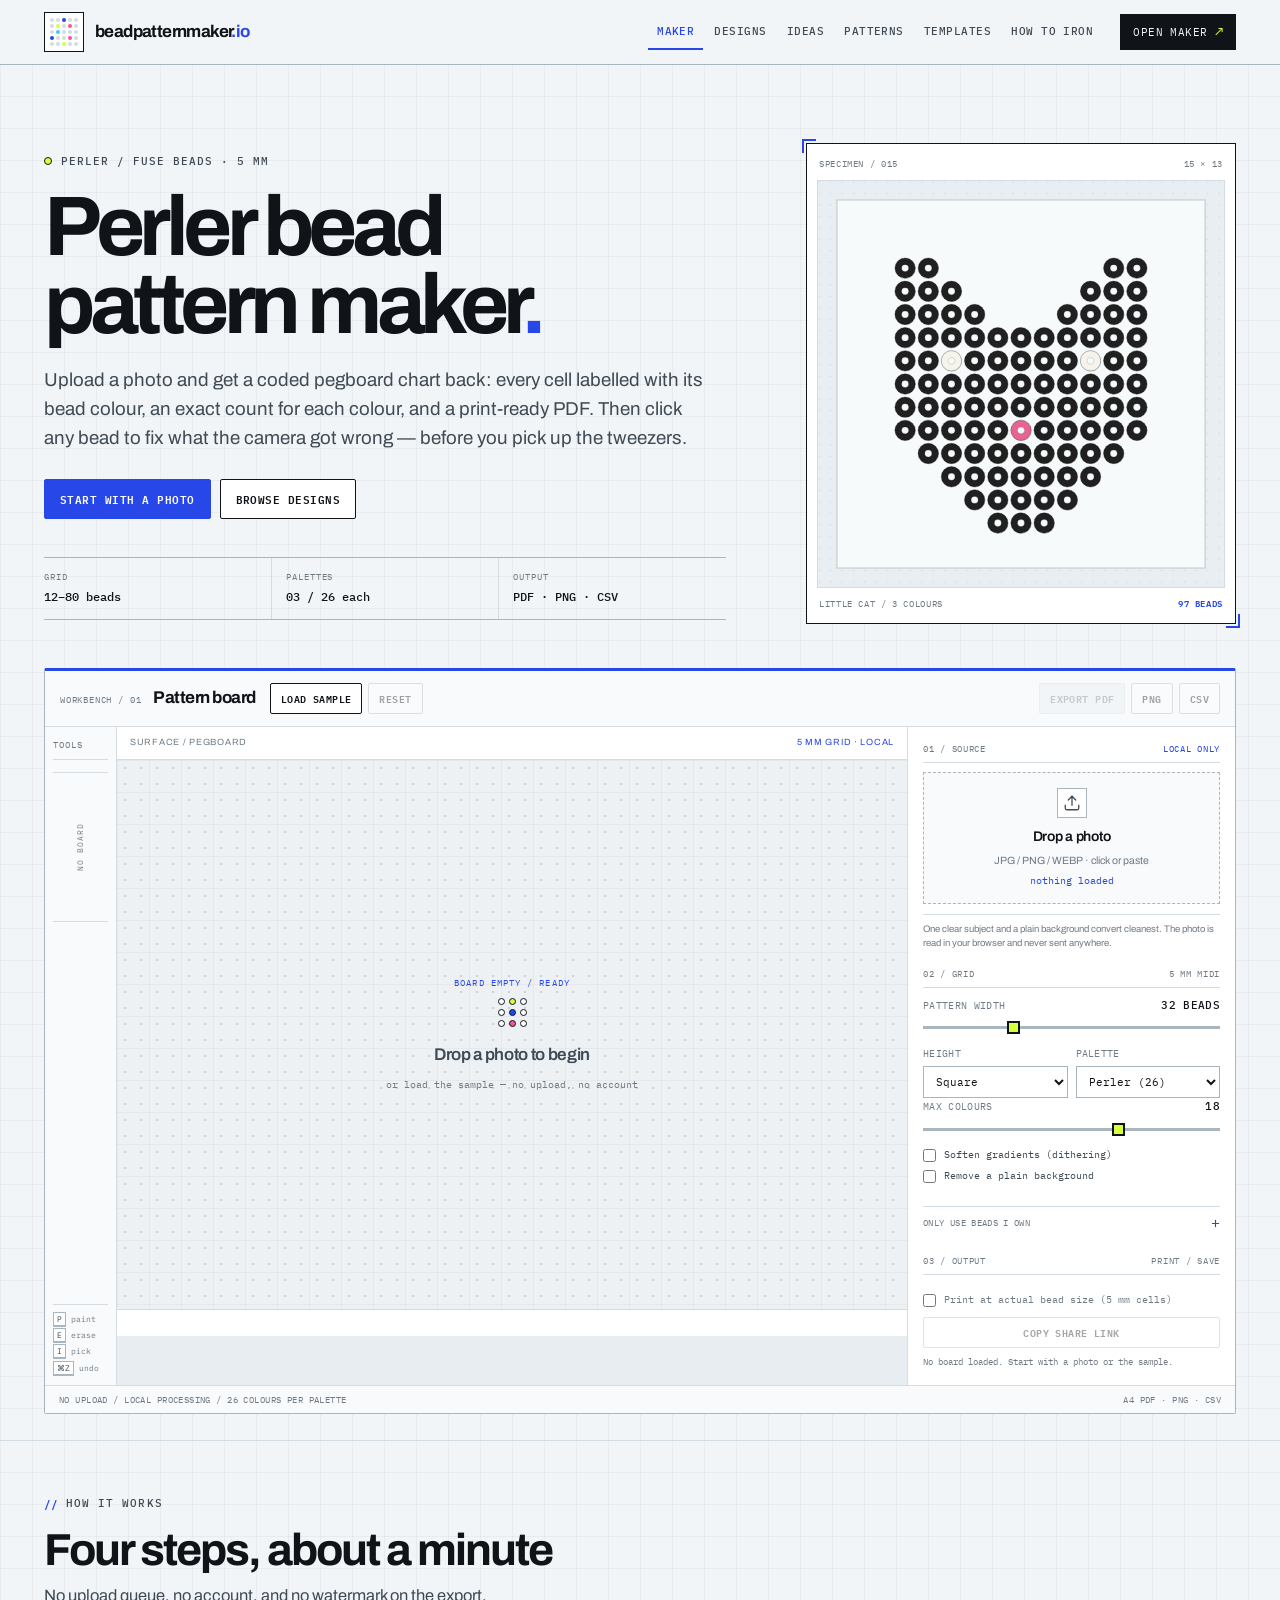
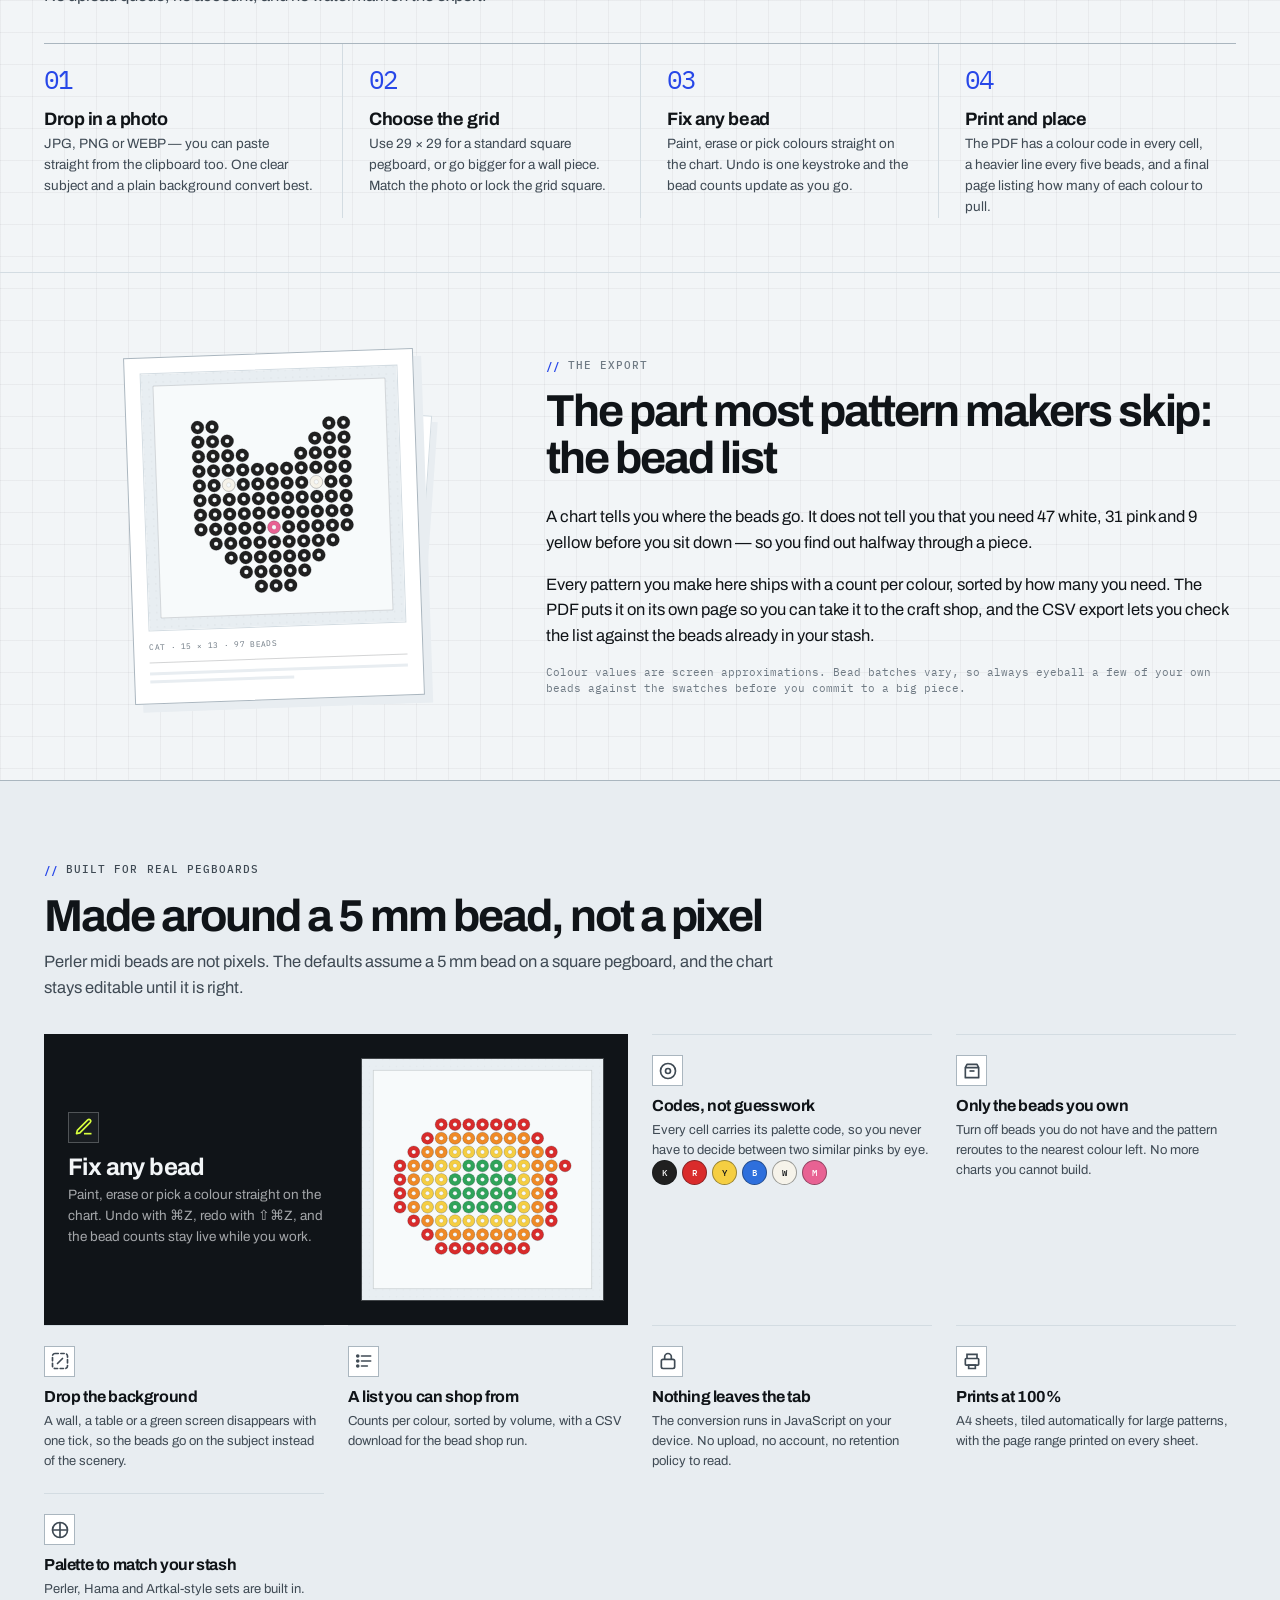
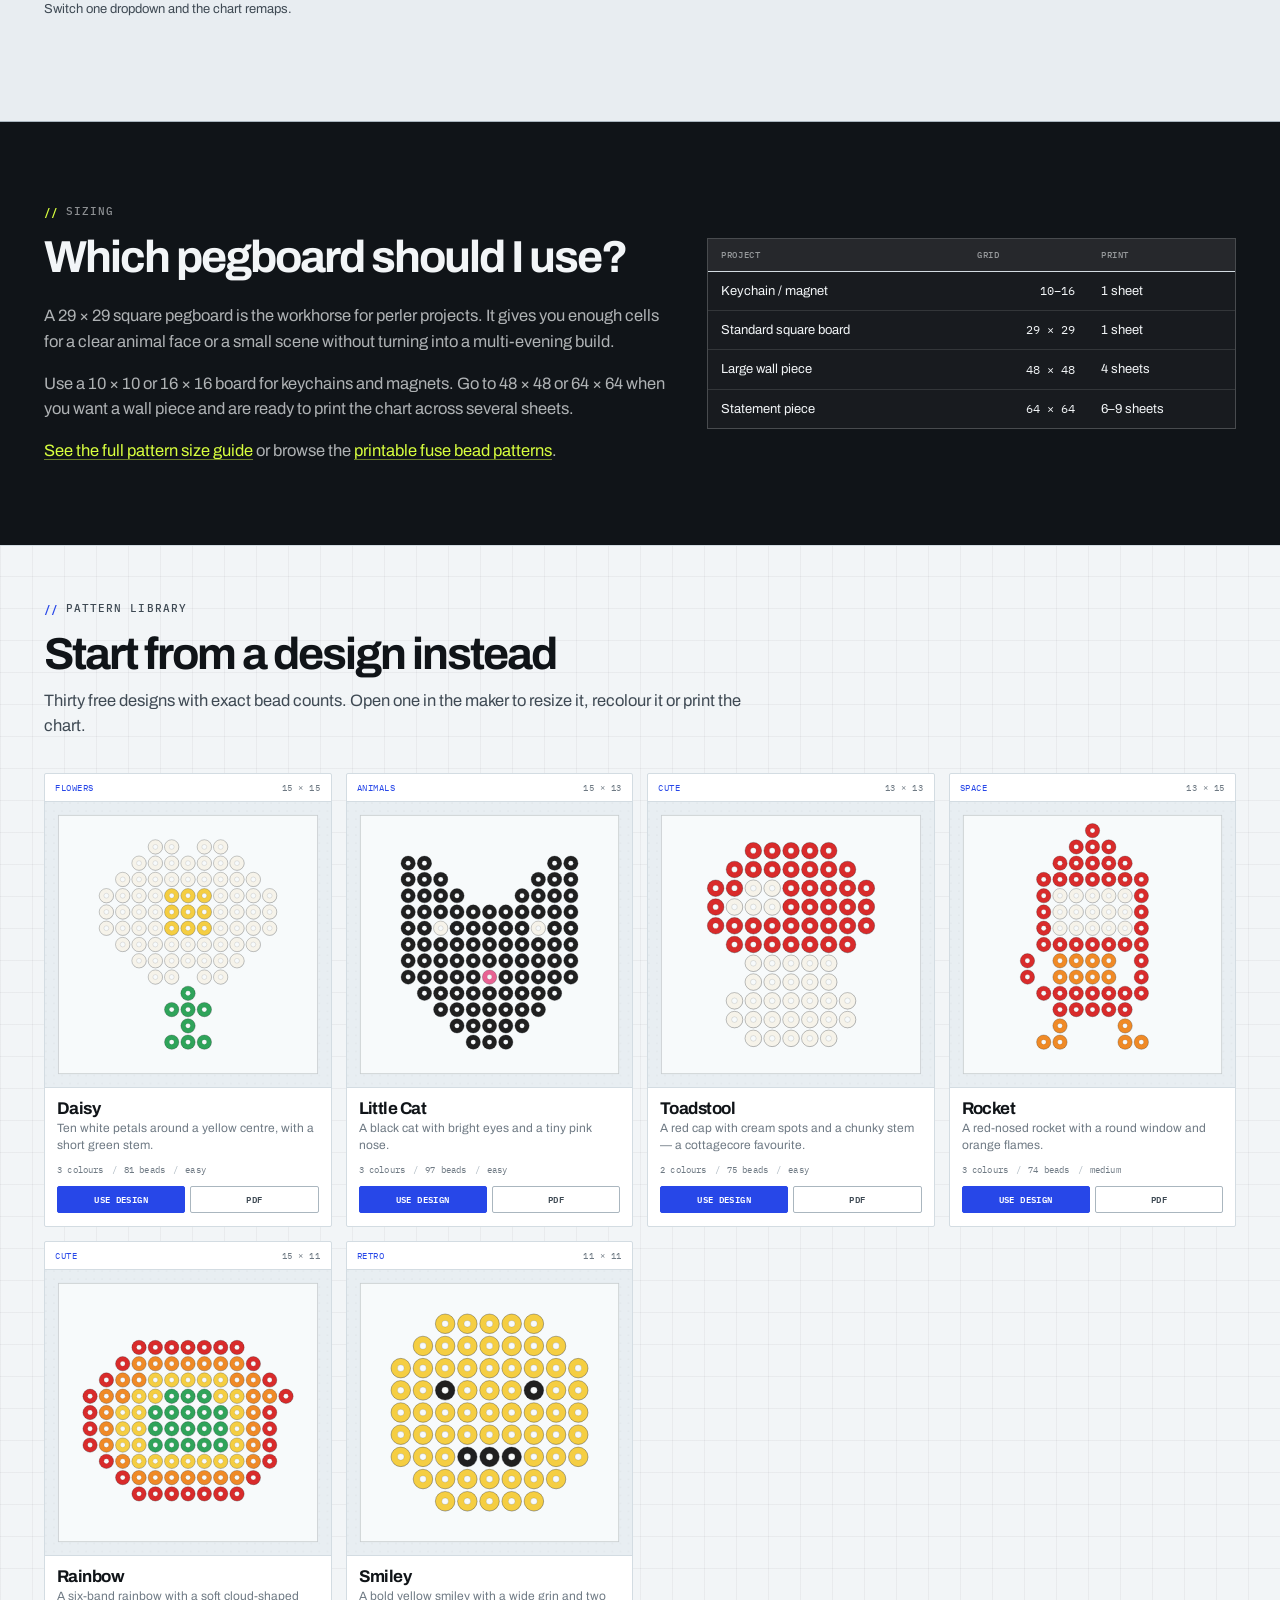
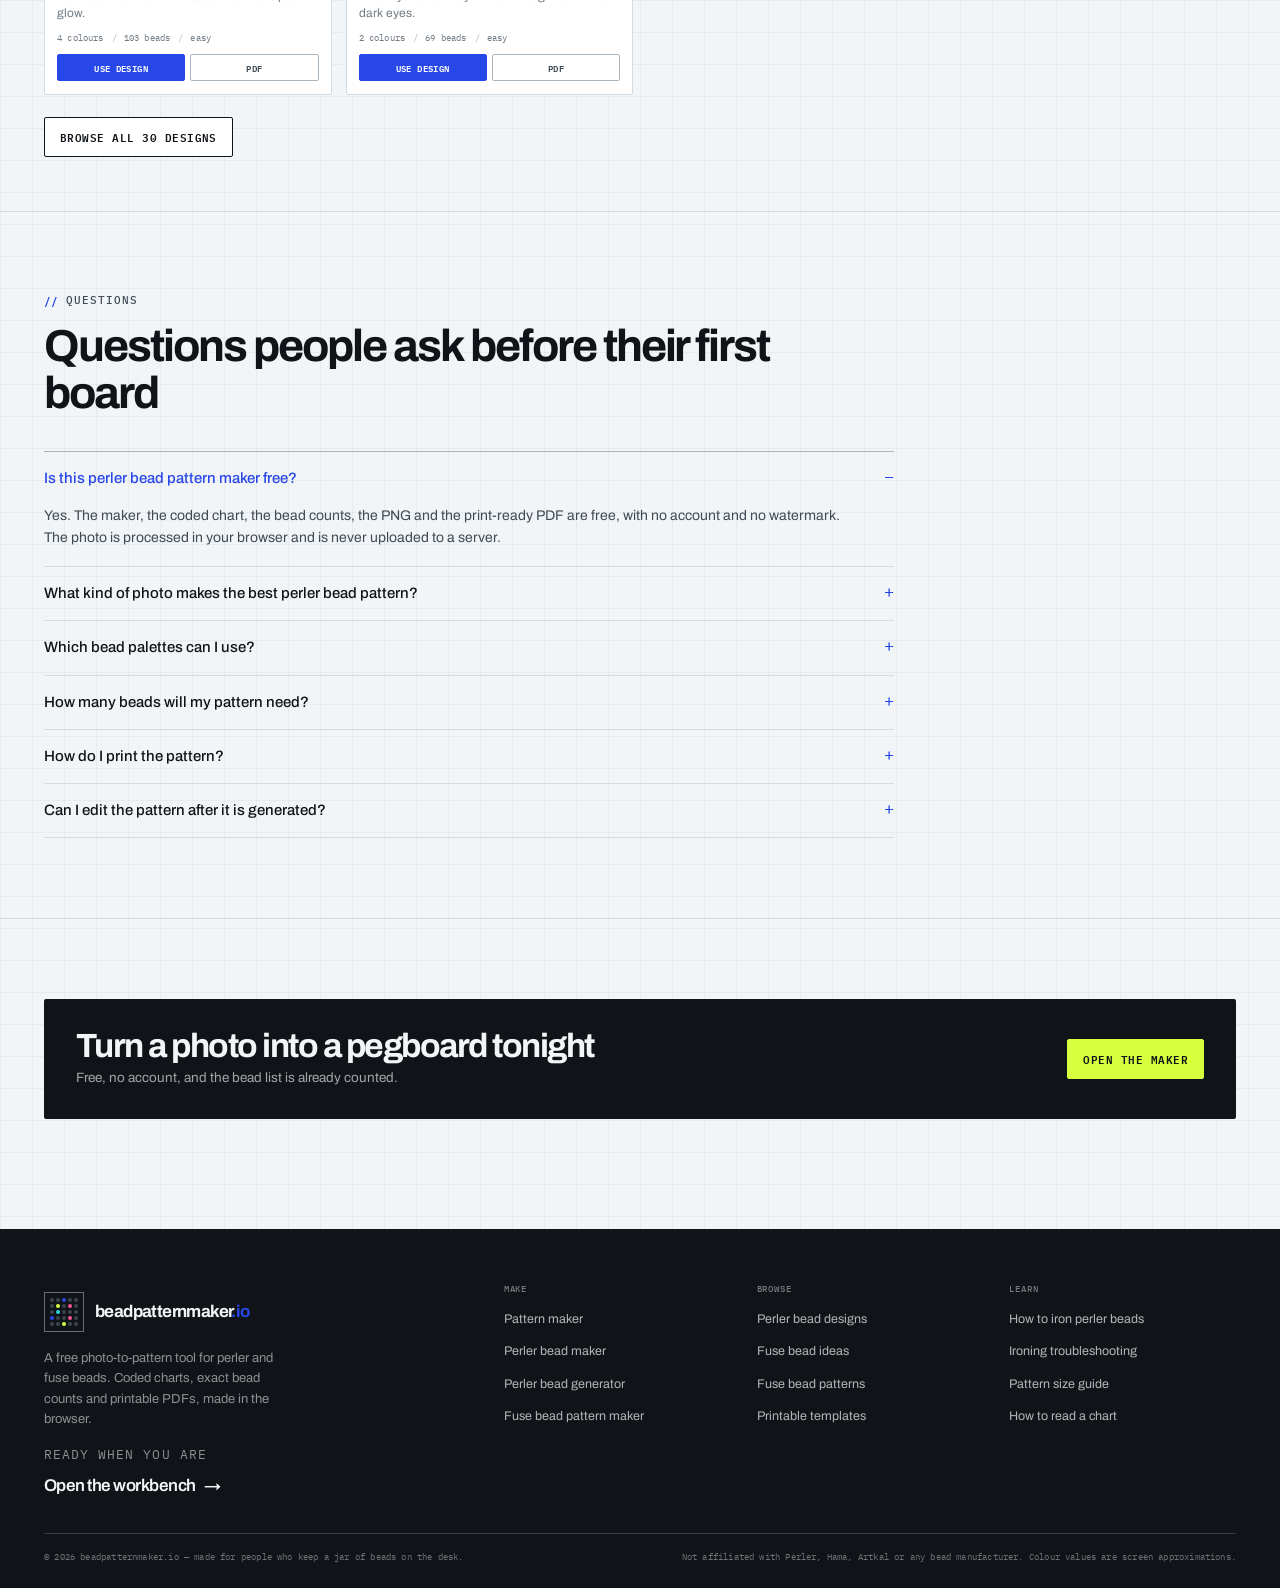
==== index.html @ a8f109a0 "Build Pegboard Workbench perler bead pattern site" ====
<!doctype html>
<html lang="en">
<head>
<meta charset="utf-8">
<meta name="viewport" content="width=device-width, initial-scale=1">
<title>Perler Bead Pattern Maker – Photo to Printable Pattern</title>
<meta name="description" content="Turn a photo into a perler bead pattern with a colour code in every cell, exact bead counts and a print-ready PDF. Free, no account, no upload.">
<link rel="canonical" href="https://beadpatternmaker.io/">
<meta name="theme-color" content="#f2f5f7">
<meta name="color-scheme" content="light">
<meta name="robots" content="index,follow,max-image-preview:large">
<meta property="og:type" content="website">
<meta property="og:site_name" content="Bead Pattern Maker">
<meta property="og:title" content="Perler bead pattern maker — photo to printable pattern">
<meta property="og:description" content="Upload a photo, get a coded perler bead chart, bead counts and a print-ready PDF. Free and private.">
<meta property="og:url" content="https://beadpatternmaker.io/">
<meta property="og:image" content="https://beadpatternmaker.io/assets/og.png">
<meta property="og:image:width" content="1200">
<meta property="og:image:height" content="630">
<meta name="twitter:card" content="summary_large_image">
<meta name="twitter:title" content="Perler bead pattern maker — photo to printable pattern">
<meta name="twitter:description" content="Upload a photo, get a coded perler bead chart, bead counts and a print-ready PDF. Free and private.">
<meta name="twitter:image" content="https://beadpatternmaker.io/assets/og.png">
<link rel="icon" href="/assets/favicon.svg" type="image/svg+xml">
<link rel="apple-touch-icon" href="/assets/apple-touch-icon.png">
<link rel="manifest" href="/manifest.webmanifest">
<link rel="preconnect" href="https://fonts.googleapis.com">
<link rel="preconnect" href="https://fonts.gstatic.com" crossorigin>
<link href="https://fonts.googleapis.com/css2?family=Archivo:wght@400;500;600;700;800&family=IBM+Plex+Mono:wght@400;500;600&display=swap" rel="stylesheet">
<link rel="stylesheet" href="/css/site.css">
<script type="application/ld+json">{"@context":"https://schema.org","@graph":[{"@type":"WebApplication","name":"Bead Pattern Maker","url":"https://beadpatternmaker.io/","applicationCategory":"DesignApplication","operatingSystem":"Any","browserRequirements":"Requires JavaScript","description":"Free photo to perler bead pattern converter with colour codes, bead counts and printable PDF export.","offers":{"@type":"Offer","price":"0","priceCurrency":"USD"},"featureList":["Photo to perler bead pattern conversion","Perler, Hama and Artkal palettes","Click-to-edit chart with undo","Bead counts per colour","Print-ready A4 PDF","PNG, CSV and share links"]},{"@type":"FAQPage","mainEntity":[{"@type":"Question","name":"Is this perler bead pattern maker free?","acceptedAnswer":{"@type":"Answer","text":"Yes. The maker, the coded chart, the bead counts, the PNG and the print-ready PDF are free, with no account and no watermark. The photo is processed in your browser and is never uploaded to a server."}},{"@type":"Question","name":"What kind of photo makes the best perler bead pattern?","acceptedAnswer":{"@type":"Answer","text":"Simple, high-contrast images with one clear subject work best. Crop close to the subject, avoid busy backgrounds, and choose a grid size that leaves enough cells for the details you care about. Fewer cells usually makes a bolder, more readable piece."}},{"@type":"Question","name":"Which bead palettes can I use?","acceptedAnswer":{"@type":"Answer","text":"The maker includes Perler-style, Hama-style and Artkal-style palettes. Switch palettes before you export and the chart is remapped to the nearest colour in that set. Colour values are screen approximations, so compare a real bead with the swatch before a large project."}},{"@type":"Question","name":"How many beads will my pattern need?","acceptedAnswer":{"@type":"Answer","text":"The chart counts every filled cell and breaks the total down by colour. The same list is on the last page of the PDF and can be downloaded as a CSV, so you can check it against the beads already in your stash."}},{"@type":"Question","name":"How do I print the pattern?","acceptedAnswer":{"@type":"Answer","text":"Download the PDF and print at 100% on A4 or Letter paper. Large grids are tiled across several sheets with the column and row range printed on each one. Every fifth line is heavier so you can count rows without losing your place."}},{"@type":"Question","name":"Can I edit the pattern after it is generated?","acceptedAnswer":{"@type":"Answer","text":"Yes. Click any bead to paint it, erase it, or pick up its colour. Undo and redo cover every stroke, and the bead counts update as you edit. That matters most around eyes, outlines and small details where an automatic conversion needs a correction."}}]}]}</script>
</head>
<body>
<a class="skip" href="#main">Skip to content</a>
<header class="site-header">
  <div class="wrap header-inner">
    <a class="brand" href="/" aria-label="Bead Pattern Maker home">
      <span class="brand-mark" aria-hidden="true"><i></i><i></i><i class="is-bead" style="--b:#2747e8"></i><i></i><i></i><i></i><i class="is-bead" style="--b:#d8ff3e"></i><i></i><i class="is-bead" style="--b:#ff4f9a"></i><i></i><i></i><i class="is-bead" style="--b:#2fd3e2"></i><i></i><i></i><i></i><i class="is-bead" style="--b:#2747e8"></i><i></i><i></i><i class="is-bead" style="--b:#ff4f9a"></i><i></i><i></i><i></i><i class="is-bead" style="--b:#d8ff3e"></i><i></i><i></i></span>
      <span class="brand-name">beadpatternmaker<span>.io</span></span>
    </a>
    <button class="nav-toggle" type="button" aria-expanded="false" aria-controls="site-nav">Menu</button>
    <nav class="nav" id="site-nav" aria-label="Main">
      <a href="/" aria-current="page">Maker</a>
      <a href="/perler-bead-designs/">Designs</a>
      <a href="/fuse-bead-ideas/">Ideas</a>
      <a href="/fuse-bead-patterns/">Patterns</a>
      <a href="/perler-bead-templates/">Templates</a>
      <a href="/how-to-iron-perler-beads/">How to iron</a>
    </nav>
    <a class="header-cta" href="/#tool">Open maker <span>↗</span></a>
  </div>
</header>
<main id="main">
  <section class="hero">
    <div class="wrap">
      <div class="hero-grid">
        <div class="hero-copy">
          <p class="eyebrow">Perler / fuse beads · 5 mm</p>
          <h1>Perler bead<br>pattern maker<span class="title-dot">.</span></h1>
          <p class="lede">Upload a photo and get a coded pegboard chart back: every cell labelled with its bead colour, an exact count for each colour, and a print-ready PDF. Then click any bead to fix what the camera got wrong — before you pick up the tweezers.</p>
          <div class="hero-actions">
            <a class="btn btn--primary" href="#tool">Start with a photo</a>
            <a class="btn" href="/perler-bead-designs/">Browse designs</a>
          </div>
          <dl class="hero-specs">
            <div><dt>Grid</dt><dd>12–80 beads</dd></div>
            <div><dt>Palettes</dt><dd>03 / 26 each</dd></div>
            <div><dt>Output</dt><dd>PDF · PNG · CSV</dd></div>
          </dl>
        </div>
        <div class="hero-board">
          <div class="board-top"><span>SPECIMEN / 015</span><span>15 × 13</span></div>
          <img src="/assets/designs/cat.svg" alt="Little cat perler bead design in a 15 by 13 grid using 3 colours" width="640" height="640">
          <div class="board-bottom"><span>LITTLE CAT / 3 COLOURS</span><strong>97 BEADS</strong></div>
        </div>
      </div>
    </div>
  </section>

  <div class="wrap" id="tool">
  <div class="workbench">
    <div class="workbench-head">
      <div class="wb-heading">
        <span class="mono">WORKBENCH / 01</span>
        <h2>Pattern board</h2>
      </div>
      <div class="wb-quick">
        <button class="btn btn--small" type="button" id="sample">Load sample</button>
        <button class="btn btn--small btn--quiet" type="button" id="reset" disabled>Reset</button>
      </div>
      <div class="wb-export">
        <button class="btn btn--small btn--primary" type="button" id="dlPdf" disabled>Export PDF</button>
        <button class="btn btn--small btn--quiet" type="button" id="dlPng" disabled>PNG</button>
        <button class="btn btn--small btn--quiet" type="button" id="dlCsv" disabled>CSV</button>
      </div>
    </div>

    <div class="workbench-grid">
      <aside class="wb-rail">
        <div class="rail-head mono">TOOLS</div>
        <div class="editor-bar" id="editorBar" hidden>
          <div class="tool-group" role="group" aria-label="Edit tool">
            <button type="button" data-tool="paint" aria-pressed="true" title="Paint (P)">Paint</button>
            <button type="button" data-tool="erase" aria-pressed="false" title="Erase (E)">Erase</button>
            <button type="button" data-tool="pick" aria-pressed="false" title="Pick a colour (I)">Pick</button>
          </div>
          <div class="tool-group" role="group" aria-label="History">
            <button type="button" id="undo" disabled title="Undo (Cmd+Z)">Undo</button>
            <button type="button" id="redo" disabled title="Redo (Shift+Cmd+Z)">Redo</button>
          </div>
          <div class="swatch-strip" id="paletteStrip" role="group" aria-label="Active bead colour"></div>
        </div>
        <div class="rail-empty">
          <span class="mono">NO BOARD</span>
          <p>Load a sample or drop a photo to unlock the paint tools.</p>
        </div>
        <div class="rail-shortcuts" aria-label="Keyboard shortcuts">
          <span><kbd>P</kbd> paint</span>
          <span><kbd>E</kbd> erase</span>
          <span><kbd>I</kbd> pick</span>
          <span><kbd>⌘Z</kbd> undo</span>
        </div>
      </aside>

      <div class="wb-stage">
        <div class="stage-head">
          <span>SURFACE / PEGBOARD</span>
          <span class="surface-live">5 MM GRID · <span class="stage-code">LOCAL</span></span>
        </div>
        <div class="preview-shell">
          <canvas id="preview" width="600" height="380" aria-label="Bead pattern preview"></canvas>
          <button type="button" class="preview-empty" id="emptyState">
            <span class="empty-kicker">BOARD EMPTY / READY</span>
            <span class="empty-mark" aria-hidden="true"><i></i><i></i><i></i><i></i><i></i><i></i><i></i><i></i><i></i></span>
            <strong>Drop a photo to begin</strong>
            <span>or load the sample — no upload, no account</span>
          </button>
        </div>
        <div class="stage-stats">
          <div class="stats" id="stats" hidden></div>
          <div class="legend" id="legend" hidden></div>
        </div>
      </div>

      <aside class="wb-inspector">
        <div class="inspector-block">
          <div class="inspector-head"><span>01 / SOURCE</span><span class="accent">LOCAL ONLY</span></div>
          <label class="dropzone" id="drop" for="file" tabindex="0">
            <input type="file" id="file" accept="image/*" hidden>
            <span class="drop-icon" aria-hidden="true">
              <svg width="18" height="18" viewBox="0 0 24 24" fill="none" stroke="currentColor" stroke-width="1.7" stroke-linecap="round" stroke-linejoin="round">
                <path d="M21 15v4a2 2 0 0 1-2 2H5a2 2 0 0 1-2-2v-4"/><path d="m17 8-5-5-5 5"/><path d="M12 3v12"/>
              </svg>
            </span>
            <strong>Drop a photo</strong>
            <span>JPG / PNG / WEBP · click or paste</span>
            <span class="file-name" id="fileName">nothing loaded</span>
          </label>
          <p class="hint">One clear subject and a plain background convert cleanest. The photo is read in your browser and never sent anywhere.</p>
        </div>

        <div class="inspector-block">
          <div class="inspector-head"><span>02 / GRID</span><span>5 MM MIDI</span></div>
          <label class="field">
            <span>Pattern width <b><span id="widthVal">32</span> beads</b></span>
            <input type="range" id="width" min="12" max="80" step="1" value="32">
          </label>
          <div class="field-row two">
            <label class="field">
              <span>Height</span>
              <select id="rows"><option value="square" selected>Square</option><option value="auto">Photo ratio</option><option value="16">16 rows</option><option value="29">29 rows</option><option value="48">48 rows</option><option value="64">64 rows</option></select>
            </label>
            <label class="field">
              <span>Palette</span>
              <select id="palette"><option value="perler" selected>Perler (26)</option><option value="hama">Hama (26)</option><option value="artkal">Artkal (26)</option></select>
            </label>
          </div>
          <label class="field">
            <span>Max colours <b><span id="maxColorsVal">18</span></b></span>
            <input type="range" id="maxColors" min="2" max="26" step="1" value="18">
          </label>
          <label class="check">
            <input type="checkbox" id="dither">
            Soften gradients (dithering)
          </label>
          <label class="check">
            <input type="checkbox" id="dropBg">
            Remove a plain background
          </label>
        </div>

        <details class="panel" id="cropPanel" hidden>
          <summary>Frame the photo</summary>
          <div class="panel-body">
            <div class="crop-stage">
              <canvas id="cropCanvas" width="560" height="360" aria-label="Crop preview"></canvas>
            </div>
            <label class="field">
              <span>Zoom <b><span id="cropZoomVal">1.0</span>×</b></span>
              <input type="range" id="cropZoom" min="1" max="5" step="0.1" value="1">
            </label>
            <div class="crop-actions">
              <button type="button" class="btn btn--small" id="cropCenter">Centre</button>
              <button type="button" class="btn btn--small" id="cropReset">Reset frame</button>
            </div>
            <p class="hint" style="border:0;padding:0">Drag the frame to choose what lands on the pegboard. The chart updates as you move it.</p>
          </div>
        </details>

        <details class="panel">
          <summary>Only use beads I own</summary>
          <div class="panel-body">
            <div class="swatch-grid" id="stash" role="group" aria-label="Beads I own"></div>
            <p class="hint" style="border:0;padding:0">Tap a bead to turn it off. The chart reroutes to the nearest colour left on.</p>
          </div>
        </details>

        <div class="inspector-block inspector-output">
          <div class="inspector-head"><span>03 / OUTPUT</span><span>PRINT / SAVE</span></div>
          <label class="check check--small actual-size">
            <input type="checkbox" id="actualSize">
            Print at actual bead size (5 mm cells)
          </label>
          <div class="export-row">
            <button class="btn btn--small btn--quiet" type="button" id="shareLink" disabled>Copy share link</button>
          </div>
          <p id="status" class="tool-status" role="status" aria-live="polite">No board loaded. Start with a photo or the sample.</p>
        </div>
      </aside>
    </div>

    <div class="workbench-foot">
      <span>NO UPLOAD / LOCAL PROCESSING / 26 COLOURS PER PALETTE</span>
      <span>A4 PDF · PNG · CSV</span>
    </div>
  </div>
</div>

  <section class="section section--tight">
    <div class="wrap">
      <div class="section-head">
        <p class="eyebrow-line">How it works</p>
        <h2>Four steps, about a minute</h2>
        <p>No upload queue, no account, and no watermark on the export.</p>
      </div>
      <div class="steps">
        <div class="step">
          <h3>Drop in a photo</h3>
          <p>JPG, PNG or WEBP — you can paste straight from the clipboard too. One clear subject and a plain background convert best.</p>
        </div>
        <div class="step">
          <h3>Choose the grid</h3>
          <p>Use 29 × 29 for a standard square pegboard, or go bigger for a wall piece. Match the photo or lock the grid square.</p>
        </div>
        <div class="step">
          <h3>Fix any bead</h3>
          <p>Paint, erase or pick colours straight on the chart. Undo is one keystroke and the bead counts update as you go.</p>
        </div>
        <div class="step">
          <h3>Print and place</h3>
          <p>The PDF has a colour code in every cell, a heavier line every five beads, and a final page listing how many of each colour to pull.</p>
        </div>
      </div>
    </div>
  </section>

  <section class="section">
    <div class="wrap export-preview">
      <div class="export-stack" aria-hidden="true">
        <div class="export-sheet export-sheet--back"></div>
        <div class="export-sheet">
          <img src="/assets/designs/cat.svg" alt="" width="640" height="640">
          <div class="sheet-caption">CAT · 15 × 13 · 97 BEADS</div>
          <div class="sheet-rule"></div>
          <div class="sheet-line"></div>
          <div class="sheet-line short"></div>
        </div>
      </div>
      <div>
        <p class="eyebrow-line">The export</p>
        <h2>The part most pattern makers skip: the bead list</h2>
        <p>A chart tells you where the beads go. It does not tell you that you need 47 white, 31 pink and 9 yellow before you sit down — so you find out halfway through a piece.</p>
        <p>Every pattern you make here ships with a count per colour, sorted by how many you need. The PDF puts it on its own page so you can take it to the craft shop, and the CSV export lets you check the list against the beads already in your stash.</p>
        <p class="note">Colour values are screen approximations. Bead batches vary, so always eyeball a few of your own beads against the swatches before you commit to a big piece.</p>
      </div>
    </div>
  </section>

  <section class="section band">
    <div class="wrap">
      <div class="section-head">
        <p class="eyebrow-line">Built for real pegboards</p>
        <h2>Made around a 5 mm bead, not a pixel</h2>
        <p>Perler midi beads are not pixels. The defaults assume a 5 mm bead on a square pegboard, and the chart stays editable until it is right.</p>
      </div>
      <div class="features">
        <article class="feature feature--lead">
          <div class="feature-copy">
            <div class="ico" aria-hidden="true">
              <svg width="20" height="20" viewBox="0 0 24 24" fill="none" stroke="currentColor" stroke-width="2" stroke-linejoin="round"><path d="M12 20h9"/><path d="M16.5 3.5a2.1 2.1 0 0 1 3 3L7 19l-4 1 1-4Z"/></svg>
            </div>
            <h3>Fix any bead</h3>
            <p>Paint, erase or pick a colour straight on the chart. Undo with ⌘Z, redo with ⇧⌘Z, and the bead counts stay live while you work.</p>
          </div>
          <div class="feature-chart">
            <img src="/assets/designs/rainbow.svg" alt="Rainbow fuse bead design in a 15 by 11 grid using 4 colours" width="640" height="640">
          </div>
        </article>

        <article class="feature">
          <div class="ico" aria-hidden="true">
            <svg width="20" height="20" viewBox="0 0 24 24" fill="none" stroke="currentColor" stroke-width="2"><circle cx="12" cy="12" r="9"/><circle cx="12" cy="12" r="3"/></svg>
          </div>
          <h3>Codes, not guesswork</h3>
          <p>Every cell carries its palette code, so you never have to decide between two similar pinks by eye.</p>
          <p class="code-chips" aria-hidden="true">
            <span style="--c:#202020;color:#fff">K</span>
            <span style="--c:#d92b2b;color:#fff">R</span>
            <span style="--c:#f5ce42">Y</span>
            <span style="--c:#2e6fdc;color:#fff">B</span>
            <span style="--c:#f6f3ea">W</span>
            <span style="--c:#e86293;color:#fff">M</span>
          </p>
        </article>

        <article class="feature">
          <div class="ico" aria-hidden="true">
            <svg width="20" height="20" viewBox="0 0 24 24" fill="none" stroke="currentColor" stroke-width="2" stroke-linejoin="round"><path d="M4 8h16v12H4z"/><path d="M4 8l2-4h12l2 4"/><path d="M9 12h6"/></svg>
          </div>
          <h3>Only the beads you own</h3>
          <p>Turn off beads you do not have and the pattern reroutes to the nearest colour left. No more charts you cannot build.</p>
        </article>

        <article class="feature">
          <div class="ico" aria-hidden="true">
            <svg width="20" height="20" viewBox="0 0 24 24" fill="none" stroke="currentColor" stroke-width="2" stroke-linecap="round"><rect x="3" y="3" width="18" height="18" rx="3" stroke-dasharray="4 3"/><path d="m9 15 6-6"/></svg>
          </div>
          <h3>Drop the background</h3>
          <p>A wall, a table or a green screen disappears with one tick, so the beads go on the subject instead of the scenery.</p>
        </article>

        <article class="feature">
          <div class="ico" aria-hidden="true">
            <svg width="20" height="20" viewBox="0 0 24 24" fill="none" stroke="currentColor" stroke-width="2" stroke-linecap="round"><path d="M9 6h11M9 12h11M9 18h7"/><circle cx="4.5" cy="6" r="1.2" fill="currentColor"/><circle cx="4.5" cy="12" r="1.2" fill="currentColor"/><circle cx="4.5" cy="18" r="1.2" fill="currentColor"/></svg>
          </div>
          <h3>A list you can shop from</h3>
          <p>Counts per colour, sorted by volume, with a CSV download for the bead shop run.</p>
        </article>

        <article class="feature">
          <div class="ico" aria-hidden="true">
            <svg width="20" height="20" viewBox="0 0 24 24" fill="none" stroke="currentColor" stroke-width="2"><rect x="4" y="10" width="16" height="11" rx="2"/><path d="M8 10V7a4 4 0 0 1 8 0v3"/></svg>
          </div>
          <h3>Nothing leaves the tab</h3>
          <p>The conversion runs in JavaScript on your device. No upload, no account, no retention policy to read.</p>
        </article>

        <article class="feature">
          <div class="ico" aria-hidden="true">
            <svg width="20" height="20" viewBox="0 0 24 24" fill="none" stroke="currentColor" stroke-width="2"><path d="M6 9V4h12v5"/><rect x="4" y="9" width="16" height="8" rx="1"/><path d="M8 17h8v4H8z"/></svg>
          </div>
          <h3>Prints at 100%</h3>
          <p>A4 sheets, tiled automatically for large patterns, with the page range printed on every sheet.</p>
        </article>

        <article class="feature">
          <div class="ico" aria-hidden="true">
            <svg width="20" height="20" viewBox="0 0 24 24" fill="none" stroke="currentColor" stroke-width="2"><path d="M12 3v18M3 12h18"/><circle cx="12" cy="12" r="9"/></svg>
          </div>
          <h3>Palette to match your stash</h3>
          <p>Perler, Hama and Artkal-style sets are built in. Switch one dropdown and the chart remaps.</p>
        </article>
      </div>
    </div>
  </section>

  <section class="section section--ink">
    <div class="wrap split">
      <div class="prose">
        <p class="eyebrow-line">Sizing</p>
        <h2>Which pegboard should I use?</h2>
        <p>A 29 × 29 square pegboard is the workhorse for perler projects. It gives you enough cells for a clear animal face or a small scene without turning into a multi-evening build.</p>
        <p>Use a 10 × 10 or 16 × 16 board for keychains and magnets. Go to 48 × 48 or 64 × 64 when you want a wall piece and are ready to print the chart across several sheets.</p>
        <p><a href="/perler-bead-designs/#sizes">See the full pattern size guide</a> or browse the <a href="/fuse-bead-patterns/">printable fuse bead patterns</a>.</p>
      </div>
      <div class="table-wrap">
        <table class="beads">
          <thead><tr><th>Project</th><th>Grid</th><th>Print</th></tr></thead>
          <tbody>
            <tr><td>Keychain / magnet</td><td class="num">10–16</td><td>1 sheet</td></tr>
            <tr><td>Standard square board</td><td class="num">29 × 29</td><td>1 sheet</td></tr>
            <tr><td>Large wall piece</td><td class="num">48 × 48</td><td>4 sheets</td></tr>
            <tr><td>Statement piece</td><td class="num">64 × 64</td><td>6–9 sheets</td></tr>
          </tbody>
        </table>
      </div>
    </div>
  </section>

  <section class="section section--tight">
    <div class="wrap">
      <div class="section-head">
        <p class="eyebrow-line">Pattern library</p>
        <h2>Start from a design instead</h2>
        <p>Thirty free designs with exact bead counts. Open one in the maker to resize it, recolour it or print the chart.</p>
      </div>
      <div class="pattern-grid">
        <article class="pattern-card" data-tag="flowers">
  <div class="plate-top"><span class="plate-theme">Flowers</span><span>15 × 15</span></div>
  <div class="thumb"><img src="/assets/designs/daisy.svg" alt="Daisy perler bead design in a 15 by 15 grid using 3 colours" loading="lazy" width="640" height="640"></div>
  <div class="meta">
    <h3>Daisy</h3>
    <p>Ten white petals around a yellow centre, with a short green stem.</p>
    <div class="meta-row">
      <span>3 colours</span>
      <span>81 beads</span>
      <span>easy</span>
    </div>
    <div class="card-actions"><a class="btn btn--primary" href="/?design=daisy">Use design</a><a class="btn btn--ghost" href="/assets/pdfs/daisy.pdf" download>PDF</a></div>
  </div>
</article>
        <article class="pattern-card" data-tag="animals">
  <div class="plate-top"><span class="plate-theme">Animals</span><span>15 × 13</span></div>
  <div class="thumb"><img src="/assets/designs/cat.svg" alt="Little Cat perler bead design in a 15 by 13 grid using 3 colours" loading="lazy" width="640" height="640"></div>
  <div class="meta">
    <h3>Little Cat</h3>
    <p>A black cat with bright eyes and a tiny pink nose.</p>
    <div class="meta-row">
      <span>3 colours</span>
      <span>97 beads</span>
      <span>easy</span>
    </div>
    <div class="card-actions"><a class="btn btn--primary" href="/?design=cat">Use design</a><a class="btn btn--ghost" href="/assets/pdfs/cat.pdf" download>PDF</a></div>
  </div>
</article>
        <article class="pattern-card" data-tag="cute">
  <div class="plate-top"><span class="plate-theme">Cute</span><span>13 × 13</span></div>
  <div class="thumb"><img src="/assets/designs/mushroom.svg" alt="Toadstool perler bead design in a 13 by 13 grid using 2 colours" loading="lazy" width="640" height="640"></div>
  <div class="meta">
    <h3>Toadstool</h3>
    <p>A red cap with cream spots and a chunky stem — a cottagecore favourite.</p>
    <div class="meta-row">
      <span>2 colours</span>
      <span>75 beads</span>
      <span>easy</span>
    </div>
    <div class="card-actions"><a class="btn btn--primary" href="/?design=mushroom">Use design</a><a class="btn btn--ghost" href="/assets/pdfs/mushroom.pdf" download>PDF</a></div>
  </div>
</article>
        <article class="pattern-card" data-tag="space">
  <div class="plate-top"><span class="plate-theme">Space</span><span>13 × 15</span></div>
  <div class="thumb"><img src="/assets/designs/rocket.svg" alt="Rocket perler bead design in a 13 by 15 grid using 3 colours" loading="lazy" width="640" height="640"></div>
  <div class="meta">
    <h3>Rocket</h3>
    <p>A red-nosed rocket with a round window and orange flames.</p>
    <div class="meta-row">
      <span>3 colours</span>
      <span>74 beads</span>
      <span>medium</span>
    </div>
    <div class="card-actions"><a class="btn btn--primary" href="/?design=rocket">Use design</a><a class="btn btn--ghost" href="/assets/pdfs/rocket.pdf" download>PDF</a></div>
  </div>
</article>
        <article class="pattern-card" data-tag="cute">
  <div class="plate-top"><span class="plate-theme">Cute</span><span>15 × 11</span></div>
  <div class="thumb"><img src="/assets/designs/rainbow.svg" alt="Rainbow perler bead design in a 15 by 11 grid using 4 colours" loading="lazy" width="640" height="640"></div>
  <div class="meta">
    <h3>Rainbow</h3>
    <p>A six-band rainbow with a soft cloud-shaped glow.</p>
    <div class="meta-row">
      <span>4 colours</span>
      <span>103 beads</span>
      <span>easy</span>
    </div>
    <div class="card-actions"><a class="btn btn--primary" href="/?design=rainbow">Use design</a><a class="btn btn--ghost" href="/assets/pdfs/rainbow.pdf" download>PDF</a></div>
  </div>
</article>
        <article class="pattern-card" data-tag="retro">
  <div class="plate-top"><span class="plate-theme">Retro</span><span>11 × 11</span></div>
  <div class="thumb"><img src="/assets/designs/smiley.svg" alt="Smiley perler bead design in a 11 by 11 grid using 2 colours" loading="lazy" width="640" height="640"></div>
  <div class="meta">
    <h3>Smiley</h3>
    <p>A bold yellow smiley with a wide grin and two dark eyes.</p>
    <div class="meta-row">
      <span>2 colours</span>
      <span>69 beads</span>
      <span>easy</span>
    </div>
    <div class="card-actions"><a class="btn btn--primary" href="/?design=smiley">Use design</a><a class="btn btn--ghost" href="/assets/pdfs/smiley.pdf" download>PDF</a></div>
  </div>
</article>
      </div>
      <p style="margin-top:22px"><a class="btn" href="/perler-bead-designs/">Browse all 30 designs</a></p>
    </div>
  </section>

  <section class="section">
    <div class="wrap">
      <div class="section-head">
        <p class="eyebrow-line">Questions</p>
        <h2>Questions people ask before their first board</h2>
      </div>
      <div class="faq">
  <details open>
    <summary>Is this perler bead pattern maker free?</summary>
    <div class="answer">Yes. The maker, the coded chart, the bead counts, the PNG and the print-ready PDF are free, with no account and no watermark. The photo is processed in your browser and is never uploaded to a server.</div>
  </details>
  <details>
    <summary>What kind of photo makes the best perler bead pattern?</summary>
    <div class="answer">Simple, high-contrast images with one clear subject work best. Crop close to the subject, avoid busy backgrounds, and choose a grid size that leaves enough cells for the details you care about. Fewer cells usually makes a bolder, more readable piece.</div>
  </details>
  <details>
    <summary>Which bead palettes can I use?</summary>
    <div class="answer">The maker includes Perler-style, Hama-style and Artkal-style palettes. Switch palettes before you export and the chart is remapped to the nearest colour in that set. Colour values are screen approximations, so compare a real bead with the swatch before a large project.</div>
  </details>
  <details>
    <summary>How many beads will my pattern need?</summary>
    <div class="answer">The chart counts every filled cell and breaks the total down by colour. The same list is on the last page of the PDF and can be downloaded as a CSV, so you can check it against the beads already in your stash.</div>
  </details>
  <details>
    <summary>How do I print the pattern?</summary>
    <div class="answer">Download the PDF and print at 100% on A4 or Letter paper. Large grids are tiled across several sheets with the column and row range printed on each one. Every fifth line is heavier so you can count rows without losing your place.</div>
  </details>
  <details>
    <summary>Can I edit the pattern after it is generated?</summary>
    <div class="answer">Yes. Click any bead to paint it, erase it, or pick up its colour. Undo and redo cover every stroke, and the bead counts update as you edit. That matters most around eyes, outlines and small details where an automatic conversion needs a correction.</div>
  </details>
</div>
    </div>
  </section>

  <section class="section">
  <div class="wrap">
    <div class="cta-band">
      <div>
        <h2>Turn a photo into a pegboard tonight</h2>
        <p>Free, no account, and the bead list is already counted.</p>
      </div>
      <a class="btn btn--primary" href="#tool">Open the maker</a>
    </div>
  </div>
</section>
</main>
<footer class="site-footer">
  <div class="wrap">
    <div class="footer-top">
      <div class="footer-about">
        <a class="brand" href="/" aria-label="Bead Pattern Maker home">
          <span class="brand-mark" aria-hidden="true"><i></i><i></i><i class="is-bead" style="--b:#2747e8"></i><i></i><i></i><i></i><i class="is-bead" style="--b:#d8ff3e"></i><i></i><i class="is-bead" style="--b:#ff4f9a"></i><i></i><i></i><i class="is-bead" style="--b:#2fd3e2"></i><i></i><i></i><i></i><i class="is-bead" style="--b:#2747e8"></i><i></i><i></i><i class="is-bead" style="--b:#ff4f9a"></i><i></i><i></i><i></i><i class="is-bead" style="--b:#d8ff3e"></i><i></i><i></i></span>
          <span class="brand-name">beadpatternmaker<span>.io</span></span>
        </a>
        <p>A free photo-to-pattern tool for perler and fuse beads. Coded charts, exact bead counts and printable PDFs, made in the browser.</p>
        <p class="footer-kicker">Ready when you are</p>
        <a class="footer-link" href="/#tool">Open the workbench <span>→</span></a>
      </div>
      <div class="footer-grid">
        <div>
          <h4>Make</h4>
          <ul>
            <li><a href="/">Pattern maker</a></li>
            <li><a href="/perler-bead-maker/">Perler bead maker</a></li>
            <li><a href="/perler-bead-generator/">Perler bead generator</a></li>
            <li><a href="/fuse-bead-pattern-maker/">Fuse bead pattern maker</a></li>
          </ul>
        </div>
        <div>
          <h4>Browse</h4>
          <ul>
            <li><a href="/perler-bead-designs/">Perler bead designs</a></li>
            <li><a href="/fuse-bead-ideas/">Fuse bead ideas</a></li>
            <li><a href="/fuse-bead-patterns/">Fuse bead patterns</a></li>
            <li><a href="/perler-bead-templates/">Printable templates</a></li>
          </ul>
        </div>
        <div>
          <h4>Learn</h4>
          <ul>
            <li><a href="/how-to-iron-perler-beads/">How to iron perler beads</a></li>
            <li><a href="/how-to-iron-perler-beads/#troubleshooting">Ironing troubleshooting</a></li>
            <li><a href="/perler-bead-designs/#sizes">Pattern size guide</a></li>
            <li><a href="/fuse-bead-patterns/#reading">How to read a chart</a></li>
          </ul>
        </div>
      </div>
    </div>
    <div class="footer-bottom">
      <p>© 2026 beadpatternmaker.io — made for people who keep a jar of beads on the desk.</p>
      <p>Not affiliated with Perler, Hama, Artkal or any bead manufacturer. Colour values are screen approximations.</p>
    </div>
  </div>
</footer>
<script>window.BPM_TOOL = {"cols":32,"rows":"square","palette":"perler","maxColors":18};</script>
<script src="/js/site.js"></script>
<script src="/js/palettes.js"></script>
<script src="/js/quantize.js"></script>
<script src="/js/render.js"></script>
<script src="/js/pdf.js"></script>
<script src="/js/share.js"></script>
<script src="/js/frame.js"></script>
<script src="/js/patterns-data.js"></script>
<script src="/js/app.js"></script>
</body>
</html>
---- css/site.css ----
/* Bead Pattern Maker — Pegboard Workbench
   A cool, technical design system: pegboard grid, ink rules, mono labels,
   electric blue for action and lime for accents. The bead colours are the only
   place bright candy colours belong. */

:root {
  --bg: #f2f5f7;
  --bg-2: #e8edf1;
  --panel: #ffffff;
  --panel-2: #f8fafb;
  --ink: #101418;
  --ink-2: #3f4a54;
  --ink-3: #6f7a84;
  --line: #d3dce2;
  --line-mid: #aab6bf;
  --line-dark: #7d8a94;
  --blue: #2747e8;
  --blue-d: #1934c4;
  --blue-soft: #e6ebff;
  --lime: #d8ff3e;
  --magenta: #ff4f9a;
  --cyan: #2fd3e2;
  --orange: #ff7b3d;
  --font-display: "Archivo", "Helvetica Neue", Helvetica, Arial, sans-serif;
  --font-body: "Archivo", "Helvetica Neue", Helvetica, Arial, sans-serif;
  --font-mono: "IBM Plex Mono", ui-monospace, "SF Mono", Menlo, Consolas, monospace;
  --wrap: 1240px;
  --radius: 2px;
}

*,
*::before,
*::after { box-sizing: border-box; }

html {
  -webkit-text-size-adjust: 100%;
  scroll-behavior: smooth;
  scroll-padding-top: 84px;
}

body {
  margin: 0;
  font-family: var(--font-body);
  font-size: 16.5px;
  line-height: 1.55;
  color: var(--ink);
  background-color: var(--bg);
  background-image:
    linear-gradient(rgba(16, 20, 24, 0.045) 1px, transparent 1px),
    linear-gradient(90deg, rgba(16, 20, 24, 0.045) 1px, transparent 1px);
  background-size: 32px 32px;
  -webkit-font-smoothing: antialiased;
}

::selection { background: var(--lime); color: var(--ink); }

img, svg, canvas { max-width: 100%; }
a { color: var(--ink); text-underline-offset: 3px; text-decoration-thickness: 1px; }
a:hover { color: var(--blue); }

:focus-visible {
  outline: 2px solid var(--blue);
  outline-offset: 3px;
}

.wrap {
  width: 100%;
  max-width: var(--wrap);
  margin-inline: auto;
  padding-inline: 24px;
}

.skip {
  position: absolute;
  left: -9999px;
  top: 0;
  background: var(--ink);
  color: #fff;
  padding: 10px 16px;
  z-index: 100;
  font-family: var(--font-mono);
  font-size: 12px;
}
.skip:focus { left: 12px; top: 12px; color: var(--lime); }

.mono,
.eyebrow,
.eyebrow-line,
.crumb,
.tag,
.filter-bar,
.stats,
.legend,
.tool-status,
.settings-label,
.field > span,
.check,
.note,
.footer-grid h4,
.footer-bottom,
.hero-specs dt,
.plate-top,
.spec-row,
.shortcuts {
  font-family: var(--font-mono);
}

.sr-only {
  position: absolute;
  width: 1px;
  height: 1px;
  padding: 0;
  margin: -1px;
  overflow: hidden;
  clip: rect(0 0 0 0);
  white-space: nowrap;
  border: 0;
}

/* ---------- header ---------- */

.site-header {
  position: sticky;
  top: 0;
  z-index: 50;
  background: rgba(242, 245, 247, 0.94);
  border-bottom: 1px solid var(--line-mid);
  backdrop-filter: blur(12px);
}

.header-inner {
  display: flex;
  align-items: center;
  gap: 18px;
  min-height: 64px;
}

.brand {
  display: inline-flex;
  align-items: center;
  gap: 11px;
  text-decoration: none;
  white-space: nowrap;
  flex: none;
}
.brand:hover { color: var(--ink); }

.brand-mark {
  display: grid;
  grid-template-columns: repeat(5, 4px);
  gap: 2px;
  padding: 5px;
  background: var(--panel);
  border: 1px solid var(--ink);
  flex: none;
}
.brand-mark i {
  width: 4px;
  height: 4px;
  border-radius: 50%;
  background: #d2dce3;
}
.brand-mark i.is-bead { background: var(--b, var(--blue)); }
.brand-mark i.is-lime { background: var(--lime); }
.brand-mark i.is-pink { background: var(--magenta); }
.brand-mark i.is-cyan { background: var(--cyan); }

.brand-name {
  font-size: 17px;
  font-weight: 700;
  letter-spacing: -0.035em;
}
.brand-name span { color: var(--blue); }

.header-spacer { flex: 1; }

.nav {
  display: flex;
  align-items: center;
  gap: 2px;
  margin-left: auto;
}
.nav a {
  position: relative;
  padding: 9px 9px;
  font-family: var(--font-mono);
  font-size: 10.5px;
  font-weight: 500;
  letter-spacing: 0.045em;
  text-transform: uppercase;
  text-decoration: none;
  color: var(--ink-2);
  border-bottom: 2px solid transparent;
}
.nav a:hover { color: var(--ink); border-color: var(--line-mid); }
.nav a[aria-current="page"] {
  color: var(--blue);
  border-color: var(--blue);
}

.header-cta {
  display: inline-flex;
  align-items: center;
  gap: 7px;
  flex: none;
  padding: 9px 12px;
  border: 1px solid var(--ink);
  background: var(--ink);
  color: var(--bg);
  font-family: var(--font-mono);
  font-size: 10.5px;
  letter-spacing: 0.04em;
  text-transform: uppercase;
  text-decoration: none;
}
.header-cta span { color: var(--lime); font-size: 14px; line-height: 1; }
.header-cta:hover { background: var(--blue); border-color: var(--blue); color: #fff; }

.nav-toggle {
  display: none;
  margin-left: auto;
  padding: 7px 11px;
  font-family: var(--font-mono);
  font-size: 10.5px;
  font-weight: 600;
  letter-spacing: 0.04em;
  text-transform: uppercase;
  background: var(--panel);
  border: 1px solid var(--ink);
  color: var(--ink);
  cursor: pointer;
}

/* ---------- type ---------- */

h1, h2, h3, h4 {
  font-family: var(--font-display);
  font-weight: 700;
  line-height: 1.04;
  letter-spacing: -0.045em;
  margin: 0 0 0.5em;
}
h1 { font-size: clamp(2.8rem, 6.6vw, 5.35rem); line-height: 0.92; letter-spacing: -0.065em; }
h2 { font-size: clamp(1.85rem, 3.7vw, 2.8rem); }
h3 { font-size: 1.22rem; letter-spacing: -0.025em; }
h4 { font-size: 0.95rem; letter-spacing: 0; }
p { margin: 0 0 1em; }
p:last-child { margin-bottom: 0; }

.lede {
  max-width: 61ch;
  color: var(--ink-2);
  font-size: clamp(1.02rem, 1.5vw, 1.17rem);
  line-height: 1.55;
}

.eyebrow {
  display: inline-flex;
  align-items: center;
  gap: 9px;
  margin: 0 0 20px;
  font-size: 10.5px;
  font-weight: 500;
  letter-spacing: 0.095em;
  text-transform: uppercase;
  color: var(--ink-2);
}
.eyebrow::before {
  content: "";
  width: 8px;
  height: 8px;
  background: var(--lime);
  border: 1px solid var(--ink);
  border-radius: 50%;
  flex: none;
}

.eyebrow-line {
  display: flex;
  align-items: center;
  gap: 8px;
  margin: 0 0 15px;
  font-size: 10.5px;
  font-weight: 500;
  letter-spacing: 0.1em;
  text-transform: uppercase;
  color: var(--ink-3);
}
.eyebrow-line::before {
  content: "//";
  color: var(--blue);
  font-weight: 600;
  letter-spacing: 0;
  flex: none;
}

.section--ink .eyebrow-line { color: rgba(244, 246, 247, 0.55); }
.section--ink .eyebrow-line::before { color: var(--lime); }

.crumb {
  margin: 0 0 16px;
  font-size: 10px;
  letter-spacing: 0.08em;
  text-transform: uppercase;
  color: var(--ink-3);
}
.crumb a { color: var(--ink-3); text-decoration: none; }
.crumb a:hover { color: var(--blue); }
.crumb span { margin: 0 6px; color: var(--line-mid); }

/* ---------- buttons ---------- */

.btn {
  display: inline-flex;
  align-items: center;
  justify-content: center;
  gap: 8px;
  min-height: 40px;
  padding: 10px 15px;
  font-family: var(--font-mono);
  font-size: 10.5px;
  font-weight: 600;
  line-height: 1.2;
  letter-spacing: 0.045em;
  text-transform: uppercase;
  text-decoration: none;
  color: var(--ink);
  background: var(--panel);
  border: 1px solid var(--ink);
  border-radius: var(--radius);
  cursor: pointer;
  transition: background 0.15s, color 0.15s, border-color 0.15s;
}
.btn:hover { background: var(--ink); color: var(--panel); }
.btn:active { transform: translateY(1px); }
.btn:disabled {
  opacity: 0.38;
  cursor: not-allowed;
  background: var(--panel);
  color: var(--ink);
}
.btn--primary { background: var(--blue); border-color: var(--blue); color: #fff; }
.btn--primary:hover { background: var(--blue-d); border-color: var(--blue-d); color: #fff; }
.btn--primary:disabled { background: var(--bg-2); border-color: var(--line); color: var(--ink-3); }
.btn--quiet { background: transparent; border-color: var(--line-mid); color: var(--ink-2); }
.btn--quiet:hover { background: var(--ink); border-color: var(--ink); color: var(--panel); }
.btn--lime { background: var(--lime); border-color: var(--lime); color: var(--ink); }
.btn--lime:hover { background: var(--panel); border-color: var(--panel); color: var(--ink); }
.btn--small { min-height: 31px; padding: 7px 10px; font-size: 9.5px; }
.btn--block { width: 100%; }

/* ---------- hero ---------- */

.hero {
  padding: 78px 0 44px;
}

.hero-grid {
  display: grid;
  grid-template-columns: minmax(0, 1.2fr) minmax(300px, 0.8fr);
  gap: 56px;
  align-items: center;
}

.hero-copy h1 {
  max-width: 780px;
  margin-bottom: 22px;
}
.hero-copy h1 .title-dot { color: var(--blue); }

.hero-actions {
  display: flex;
  flex-wrap: wrap;
  gap: 9px;
  margin-top: 26px;
}

.hero-specs {
  display: grid;
  grid-template-columns: repeat(3, minmax(0, 1fr));
  gap: 0;
  margin: 38px 0 0;
  border-top: 1px solid var(--line-mid);
  border-bottom: 1px solid var(--line-mid);
}
.hero-specs > div {
  padding: 12px 14px 12px 0;
}
.hero-specs > div + div {
  padding-left: 14px;
  border-left: 1px solid var(--line);
}
.hero-specs dt {
  margin: 0 0 4px;
  font-size: 9px;
  letter-spacing: 0.1em;
  text-transform: uppercase;
  color: var(--ink-3);
}
.hero-specs dd {
  margin: 0;
  font-family: var(--font-mono);
  font-size: 12px;
  font-weight: 500;
  color: var(--ink);
}

.hero-meta {
  display: flex;
  flex-wrap: wrap;
  gap: 7px 20px;
  margin-top: 21px;
  font-family: var(--font-mono);
  font-size: 9.5px;
  letter-spacing: 0.02em;
  text-transform: uppercase;
  color: var(--ink-3);
}
.hero-meta span { display: inline-flex; align-items: center; gap: 6px; }
.hero-meta svg { flex: none; color: var(--blue); }

.hero-board {
  justify-self: end;
  width: min(100%, 430px);
  background: var(--panel);
  border: 1px solid var(--ink);
  position: relative;
  padding: 10px;
}
.hero-board::before,
.hero-board::after {
  content: "";
  position: absolute;
  width: 14px;
  height: 14px;
  border-color: var(--blue);
  border-style: solid;
  pointer-events: none;
}
.hero-board::before { left: -5px; top: -5px; border-width: 2px 0 0 2px; }
.hero-board::after { right: -5px; bottom: -5px; border-width: 0 2px 2px 0; }

.board-top,
.board-bottom {
  display: flex;
  align-items: center;
  justify-content: space-between;
  gap: 12px;
  padding: 3px 2px 9px;
  font-family: var(--font-mono);
  font-size: 9px;
  letter-spacing: 0.07em;
  text-transform: uppercase;
  color: var(--ink-3);
}
.board-bottom { padding: 9px 2px 2px; }
.board-bottom strong { color: var(--blue); font-weight: 600; }
.hero-board img {
  display: block;
  width: 100%;
  height: auto;
  border: 1px solid var(--line);
  background: var(--bg-2);
}

@media (max-width: 980px) {
  .hero-grid { grid-template-columns: 1fr; gap: 34px; }
  .hero-board { justify-self: start; width: min(80%, 400px); }
}
@media (max-width: 560px) {
  .hero { padding: 46px 0 28px; }
  .hero-copy h1 { font-size: clamp(2.8rem, 14vw, 4rem); }
  .hero-specs { margin-top: 28px; }
  .hero-specs > div { padding: 10px 8px 10px 0; }
  .hero-specs > div + div { padding-left: 8px; }
  .hero-specs dd { font-size: 10.5px; }
  .hero-board { width: 100%; }
}

/* ---------- workbench ---------- */

#tool {
  scroll-margin-top: 84px;
}

.workbench {
  margin-bottom: 26px;
  background: var(--panel);
  border: 1px solid var(--line-mid);
  border-top: 3px solid var(--blue);
  border-radius: var(--radius);
}

.workbench-head {
  display: flex;
  flex-wrap: wrap;
  align-items: center;
  gap: 14px;
  padding: 12px 15px;
  background: var(--panel-2);
  border-bottom: 1px solid var(--line);
}
.wb-heading {
  display: flex;
  align-items: baseline;
  gap: 12px;
  min-width: 150px;
}
.wb-heading .mono {
  font-size: 9px;
  letter-spacing: 0.09em;
  color: var(--ink-3);
}
.wb-heading h2 {
  margin: 0;
  font-size: 17px;
  letter-spacing: -0.03em;
}
.wb-quick { display: flex; gap: 6px; }
.wb-export { display: flex; gap: 6px; margin-left: auto; }

.workbench-grid {
  display: grid;
  grid-template-columns: 72px minmax(0, 1fr) 328px;
  align-items: stretch;
}

.wb-rail {
  display: flex;
  flex-direction: column;
  gap: 12px;
  padding: 11px 8px;
  background: var(--panel-2);
  border-right: 1px solid var(--line);
  min-width: 0;
}
.rail-head {
  padding-bottom: 7px;
  border-bottom: 1px solid var(--line);
  font-size: 9px;
  letter-spacing: 0.1em;
  color: var(--ink-3);
}
.editor-bar {
  display: flex;
  flex-direction: column;
  gap: 9px;
}
.editor-bar[hidden] { display: none; }

.tool-group {
  display: flex;
  flex-direction: column;
  border: 1px solid var(--line-mid);
  background: var(--panel);
}
.tool-group button {
  width: 100%;
  padding: 6px 2px;
  font-family: var(--font-mono);
  font-size: 9px;
  font-weight: 500;
  line-height: 1.2;
  letter-spacing: 0.02em;
  text-transform: uppercase;
  color: var(--ink-2);
  background: transparent;
  border: 0;
  border-bottom: 1px solid var(--line);
  cursor: pointer;
}
.tool-group button:last-child { border-bottom: 0; }
.tool-group button:hover { background: var(--bg-2); color: var(--ink); }
.tool-group button[aria-pressed="true"] { background: var(--ink); color: var(--panel); }
.tool-group button:disabled { opacity: 0.32; cursor: default; }

.swatch-strip {
  display: grid;
  grid-template-columns: repeat(3, 1fr);
  gap: 5px;
  padding-top: 2px;
}
.swatch-strip button {
  width: 16px;
  height: 16px;
  padding: 0;
  justify-self: center;
  border-radius: 50%;
  background: var(--bead);
  border: 1px solid rgba(16, 20, 24, 0.45);
  cursor: pointer;
}
.swatch-strip button:hover { transform: scale(1.14); }
.swatch-strip button[aria-pressed="true"] {
  box-shadow: 0 0 0 2px var(--panel), 0 0 0 3px var(--ink);
}

.rail-empty {
  display: flex;
  flex-direction: column;
  align-items: center;
  justify-content: center;
  gap: 5px;
  min-height: 150px;
  padding: 7px 2px;
  border-top: 1px solid var(--line);
  border-bottom: 1px solid var(--line);
}
.editor-bar:not([hidden]) ~ .rail-empty { display: none; }
.rail-empty .mono {
  writing-mode: vertical-rl;
  transform: rotate(180deg);
  font-size: 8px;
  color: var(--ink-3);
  letter-spacing: 0.12em;
}
.rail-empty p { display: none; }

.rail-shortcuts {
  display: flex;
  flex-wrap: wrap;
  gap: 4px;
  margin-top: auto;
  padding-top: 8px;
  border-top: 1px solid var(--line);
  font-family: var(--font-mono);
  font-size: 8px;
  color: var(--ink-3);
}
.rail-shortcuts kbd {
  font: inherit;
  padding: 1px 3px;
  border: 1px solid var(--line-mid);
  border-bottom-width: 2px;
  background: var(--panel);
  color: var(--ink-2);
}

.wb-stage {
  display: flex;
  flex-direction: column;
  min-width: 0;
  background: var(--bg-2);
}
.stage-head {
  display: flex;
  justify-content: space-between;
  gap: 12px;
  padding: 9px 13px;
  border-bottom: 1px solid var(--line);
  background: var(--panel);
  font-size: 9px;
  letter-spacing: 0.08em;
  color: var(--ink-3);
}
.stage-head .surface-live { color: var(--blue); }

.preview-shell {
  position: relative;
  display: grid;
  place-items: center;
  min-height: 0;
  height: clamp(420px, 61vh, 690px);
  padding: 24px;
  overflow: auto;
  background-color: #edf1f4;
  background-image:
    radial-gradient(circle, rgba(16, 20, 24, 0.15) 1.3px, transparent 1.5px),
    linear-gradient(rgba(16, 20, 24, 0.035) 1px, transparent 1px),
    linear-gradient(90deg, rgba(16, 20, 24, 0.035) 1px, transparent 1px);
  background-size: 16px 16px, 32px 32px, 32px 32px;
}
.preview-shell canvas {
  display: block;
  max-width: none;
  border: 1px solid var(--line-mid);
  box-shadow: 0 5px 20px rgba(16, 20, 24, 0.11);
  background: #fff;
}
.preview-shell.has-pattern { cursor: crosshair; }
.preview-shell.has-pattern #preview { touch-action: none; }
.preview-shell:not(.has-pattern) canvas { visibility: hidden; }
.preview-shell.has-pattern .preview-empty { display: none; }

.preview-empty {
  position: absolute;
  inset: 0;
  display: flex;
  flex-direction: column;
  align-items: center;
  justify-content: center;
  gap: 8px;
  border: 0;
  background: transparent;
  color: var(--ink-2);
  font: inherit;
  cursor: pointer;
}
.preview-empty:hover { color: var(--ink); }
.preview-empty .empty-kicker {
  font-family: var(--font-mono);
  font-size: 9px;
  letter-spacing: 0.12em;
  color: var(--blue);
}
.preview-empty strong { font-size: 17px; font-weight: 600; letter-spacing: -0.02em; }
.preview-empty span:last-child { font-family: var(--font-mono); font-size: 10px; color: var(--ink-3); }
.preview-empty .empty-mark {
  display: grid;
  grid-template-columns: repeat(3, 7px);
  gap: 4px;
  margin-bottom: 7px;
}
.preview-empty .empty-mark i {
  width: 7px; height: 7px; border-radius: 50%;
  border: 1px solid var(--ink);
  background: var(--panel);
}
.preview-empty .empty-mark i:nth-child(2) { background: var(--lime); }
.preview-empty .empty-mark i:nth-child(5) { background: var(--blue); }
.preview-empty .empty-mark i:nth-child(8) { background: var(--magenta); }

.stage-stats {
  display: flex;
  flex-direction: column;
  gap: 6px;
  padding: 10px 13px;
  border-top: 1px solid var(--line);
  background: var(--panel);
}
.stats {
  display: flex;
  flex-wrap: wrap;
  gap: 5px;
  font-size: 9.5px;
}
.stats span {
  display: inline-flex;
  align-items: center;
  gap: 4px;
  padding: 3px 7px;
  border: 1px solid var(--line);
  background: var(--panel-2);
  color: var(--ink-2);
}
.stats b { color: var(--ink); font-weight: 600; }
.legend {
  display: flex;
  flex-wrap: wrap;
  gap: 4px;
  max-height: 72px;
  overflow: auto;
}
.legend .chip {
  display: inline-flex;
  align-items: center;
  gap: 5px;
  padding: 2px 6px 2px 3px;
  border: 1px solid var(--line);
  background: var(--panel);
  font-size: 9px;
  color: var(--ink-2);
}
.legend .swatch {
  width: 12px;
  height: 12px;
  border-radius: 50%;
  border: 1px solid rgba(16, 20, 24, 0.35);
  flex: none;
}
.legend code { font-size: 8.5px; color: var(--ink-3); }

.wb-inspector {
  display: flex;
  flex-direction: column;
  gap: 16px;
  padding: 15px 15px 17px;
  border-left: 1px solid var(--line);
  background: var(--panel);
}
.inspector-block { min-width: 0; }
.inspector-head {
  display: flex;
  align-items: center;
  justify-content: space-between;
  gap: 8px;
  padding-bottom: 6px;
  margin-bottom: 9px;
  border-bottom: 1px solid var(--line);
  font-family: var(--font-mono);
  font-size: 9px;
  letter-spacing: 0.08em;
  color: var(--ink-3);
}
.inspector-head .accent { color: var(--blue); }

.dropzone {
  position: relative;
  display: flex;
  flex-direction: column;
  align-items: center;
  justify-content: center;
  gap: 5px;
  min-height: 128px;
  padding: 15px 12px;
  text-align: center;
  border: 1px dashed var(--line-mid);
  background: var(--panel-2);
  cursor: pointer;
  transition: border-color 0.15s, background 0.15s;
}
.dropzone:hover,
.dropzone.is-drag { border-color: var(--blue); background: var(--blue-soft); }
.dropzone strong { font-size: 14px; font-weight: 600; letter-spacing: -0.02em; }
.dropzone span { font-size: 10.5px; color: var(--ink-3); }
.dropzone .drop-icon {
  display: grid;
  place-items: center;
  width: 30px;
  height: 30px;
  margin-bottom: 3px;
  border: 1px solid var(--line-mid);
  background: var(--panel);
  color: var(--ink-2);
}
.dropzone .file-name {
  max-width: 100%;
  overflow: hidden;
  text-overflow: ellipsis;
  white-space: nowrap;
  font-family: var(--font-mono);
  font-size: 9.5px;
  color: var(--blue);
}

.tool-actions { display: none; }

.field { display: flex; flex-direction: column; gap: 5px; margin-bottom: 10px; }
.field > span {
  display: flex;
  align-items: baseline;
  justify-content: space-between;
  gap: 8px;
  font-size: 9.5px;
  letter-spacing: 0.035em;
  text-transform: uppercase;
  color: var(--ink-3);
}
.field b { color: var(--ink); font-size: 10.5px; font-weight: 500; }
.field-row.two { display: grid; grid-template-columns: 1fr 1fr; gap: 8px; }
.field-row.two .field { margin-bottom: 0; }

select, input[type="number"], input[type="text"], textarea {
  width: 100%;
  padding: 7px 8px;
  font-family: var(--font-mono);
  font-size: 10.5px;
  color: var(--ink);
  background: var(--panel);
  border: 1px solid var(--line-mid);
  border-radius: 0;
  transition: border-color 0.15s;
}
select:hover, input:hover, textarea:hover { border-color: var(--line-dark); }
select:focus, input:focus, textarea:focus { border-color: var(--blue); outline-offset: 1px; }

input[type="range"] {
  -webkit-appearance: none;
  appearance: none;
  width: 100%;
  height: 18px;
  margin: 0;
  background: transparent;
  cursor: pointer;
}
input[type="range"]::-webkit-slider-runnable-track {
  height: 3px;
  background: var(--line-mid);
}
input[type="range"]::-webkit-slider-thumb {
  -webkit-appearance: none;
  width: 13px;
  height: 13px;
  margin-top: -5px;
  border: 2px solid var(--ink);
  border-radius: 0;
  background: var(--lime);
}
input[type="range"]::-moz-range-track { height: 3px; background: var(--line-mid); }
input[type="range"]::-moz-range-thumb {
  width: 11px; height: 11px; border: 2px solid var(--ink); border-radius: 0; background: var(--lime);
}

.check {
  display: flex;
  align-items: flex-start;
  gap: 8px;
  margin: 7px 0;
  font-size: 10px;
  line-height: 1.4;
  color: var(--ink-2);
  cursor: pointer;
  user-select: none;
}
.check input {
  width: 13px;
  height: 13px;
  margin: 1px 0 0;
  accent-color: var(--blue);
  flex: none;
}
.check--small { font-size: 9.5px; margin-top: 0; color: var(--ink-3); }

.hint {
  margin: 10px 0 0;
  padding-top: 8px;
  border-top: 1px solid var(--line);
  font-size: 9.5px;
  line-height: 1.45;
  color: var(--ink-3);
}

.panel {
  border: 0;
  border-top: 1px solid var(--line);
  background: transparent;
}
.panel summary {
  display: flex;
  align-items: center;
  justify-content: space-between;
  gap: 8px;
  padding: 8px 0;
  list-style: none;
  cursor: pointer;
  font-family: var(--font-mono);
  font-size: 9px;
  letter-spacing: 0.04em;
  text-transform: uppercase;
  color: var(--ink-3);
}
.panel summary::-webkit-details-marker { display: none; }
.panel summary::after {
  content: "+";
  color: var(--blue);
  font-size: 15px;
  line-height: 1;
}
.panel[open] summary::after { content: "–"; }
.panel-body { padding: 3px 0 10px; display: grid; gap: 9px; }

.swatch-grid { display: grid; grid-template-columns: repeat(8, 1fr); gap: 5px; }
.stash-bead {
  position: relative;
  aspect-ratio: 1;
  padding: 0;
  border: 1px solid rgba(16, 20, 24, 0.45);
  border-radius: 50%;
  background: var(--bead);
  cursor: pointer;
}
.stash-bead:hover { transform: scale(1.1); }
.stash-bead[aria-pressed="false"] { opacity: 0.22; }
.stash-bead[aria-pressed="false"]::after {
  content: "";
  position: absolute;
  left: -2px;
  right: -2px;
  top: 50%;
  height: 1px;
  background: var(--ink);
  transform: rotate(-45deg);
}

.crop-stage {
  position: relative;
  height: 155px;
  overflow: hidden;
  border: 1px solid var(--line-mid);
  background: var(--ink);
}
.crop-stage canvas {
  display: block;
  width: 100%;
  height: 100%;
  touch-action: none;
  cursor: grab;
}
.crop-stage canvas:active { cursor: grabbing; }
.crop-actions { display: flex; gap: 6px; }
.crop-actions .btn { flex: 1; }

.inspector-output {
  display: flex;
  flex-direction: column;
  gap: 7px;
}
.inspector-output .export-row { display: flex; gap: 6px; }
.inspector-output .export-row .btn { flex: 1; }
.inspector-output .actual-size { margin: 2px 0 3px; }

.tool-status {
  min-height: 1.2em;
  margin: 0;
  font-size: 9px;
  line-height: 1.45;
  color: var(--ink-3);
}

.workbench-foot {
  display: flex;
  flex-wrap: wrap;
  justify-content: space-between;
  gap: 6px 14px;
  padding: 7px 14px;
  background: var(--panel-2);
  border-top: 1px solid var(--line);
  font-family: var(--font-mono);
  font-size: 8.5px;
  letter-spacing: 0.05em;
  text-transform: uppercase;
  color: var(--ink-3);
}

.shortcuts { display: none; }

@media (max-width: 1080px) {
  .workbench-grid { grid-template-columns: 64px minmax(0, 1fr) 300px; }
  .nav a { padding-inline: 7px; font-size: 9.5px; }
  .header-cta { padding: 8px 9px; font-size: 9.5px; }
}

@media (max-width: 900px) {
  .header-cta { display: none; }
  .nav {
    position: absolute;
    top: 100%;
    left: 0;
    right: 0;
    flex-direction: column;
    align-items: stretch;
    gap: 0;
    padding: 8px 20px 14px;
    background: var(--bg);
    border-bottom: 1px solid var(--line-mid);
    display: none;
  }
  .nav.is-open { display: flex; }
  .nav a { padding: 9px 0; border-bottom: 1px solid var(--line); font-size: 11px; }
  .nav a[aria-current="page"] { border-color: var(--blue); }
  .nav-toggle { display: inline-flex; }
  .header-inner { position: relative; }

  .workbench-grid {
    display: flex;
    flex-direction: column;
  }
  .wb-stage { order: 1; }
  .wb-rail {
    order: 2;
    flex-direction: row;
    flex-wrap: wrap;
    align-items: flex-start;
    min-width: 0;
    overflow: visible;
    border-right: 0;
    border-top: 1px solid var(--line);
    padding: 8px 10px;
  }
  .rail-head { display: none; }
  .editor-bar {
    flex-direction: row;
    flex-wrap: wrap;
    align-items: center;
    gap: 7px;
    width: 100%;
    min-width: 0;
  }
  .tool-group { flex-direction: row; flex: none; }
  .tool-group button {
    width: auto;
    min-width: 38px;
    padding: 6px 7px;
    border-right: 1px solid var(--line);
    border-bottom: 0;
  }
  .tool-group button:last-child { border-right: 0; }
  .swatch-strip {
    display: grid;
    grid-template-columns: repeat(13, 1fr);
    gap: 4px;
    width: 100%;
    min-width: 0;
    padding-top: 4px;
  }
  .rail-empty {
    flex-direction: row;
    align-items: center;
    justify-content: flex-start;
    gap: 7px;
    min-height: 0;
    padding: 4px 0;
    border: 0;
    white-space: nowrap;
  }
  .rail-empty .mono { writing-mode: horizontal-tb; transform: none; }
  .rail-empty p { display: block; font-size: 9px; }
  .rail-shortcuts { display: none; }
  .wb-inspector {
    order: 3;
    border-left: 0;
    border-top: 1px solid var(--line);
  }
  .preview-shell { height: auto; min-height: 340px; max-height: 60vh; }
  .workbench-head { gap: 8px; }
  .wb-heading { flex: 1 1 100%; }
  .wb-quick { order: 2; }
  .wb-export { order: 3; margin-left: 0; }
}

@media (max-width: 560px) {
  .wrap { padding-inline: 15px; }
  .workbench-head { padding: 10px; }
  .wb-quick { width: 100%; }
  .wb-quick .btn { flex: 1; }
  .wb-export { width: 100%; }
  .wb-export .btn { flex: 1; }
  .preview-shell { padding: 12px; min-height: 300px; }
  .stage-head { font-size: 8px; padding: 8px 10px; }
  .stage-stats { padding: 8px 10px; }
  .wb-inspector { padding: 12px; }
  .tool-status { font-size: 8.5px; }
}

/* ---------- sections ---------- */

.section {
  padding: 80px 0;
  border-top: 1px solid var(--line);
}
.section--tight { padding: 54px 0; }
.section-head { max-width: 730px; margin-bottom: 34px; }
.section-head p { color: var(--ink-2); }
.section-head h2 { margin-bottom: 10px; }

.band {
  background: var(--bg-2);
  border-top: 1px solid var(--line-mid);
  border-bottom: 1px solid var(--line-mid);
}

.section--ink {
  background: var(--ink);
  color: var(--bg);
  border-top: 1px solid var(--ink);
  border-bottom: 1px solid var(--ink);
}
.section--ink h2 { color: var(--bg); }
.section--ink p { color: rgba(242, 245, 247, 0.7); }
.section--ink .note { color: rgba(242, 245, 247, 0.48); }
.section--ink a { color: var(--lime); text-decoration-color: rgba(216, 255, 62, 0.45); }
.section--ink a:hover { color: #e9ff8a; }
.section--ink .table-wrap {
  background: rgba(255, 255, 255, 0.03);
  border-color: rgba(242, 245, 247, 0.22);
}
.section--ink table.beads th {
  background: rgba(255, 255, 255, 0.06);
  color: rgba(242, 245, 247, 0.55);
}
.section--ink table.beads td {
  color: var(--bg);
  border-color: rgba(242, 245, 247, 0.12);
}

.page-hero { padding: 54px 0 30px; }
.page-hero h1 { font-size: clamp(2.5rem, 5.5vw, 4.4rem); margin-bottom: 20px; }
.page-hero .lede { max-width: 76ch; }

.steps {
  display: grid;
  grid-template-columns: repeat(4, 1fr);
  gap: 0;
  border-top: 1px solid var(--line-mid);
}
.step {
  position: relative;
  padding: 22px 26px 0 0;
}
.step + .step { padding-left: 26px; border-left: 1px solid var(--line); }
.step::before {
  counter-increment: step;
  content: "0" counter(step);
  display: block;
  margin-bottom: 18px;
  font-family: var(--font-mono);
  font-size: 26px;
  font-weight: 400;
  line-height: 1;
  letter-spacing: -0.06em;
  color: var(--blue);
}
.steps { counter-reset: step; }
.step h3 { margin-bottom: 6px; font-size: 18px; }
.step p { margin: 0; font-size: 13.5px; color: var(--ink-2); }

.features {
  display: grid;
  grid-template-columns: repeat(4, 1fr);
  gap: 0 24px;
}
.feature {
  padding: 20px 0 22px;
  border-top: 1px solid var(--line);
}
.feature .ico {
  display: grid;
  place-items: center;
  width: 31px;
  height: 31px;
  margin-bottom: 12px;
  border: 1px solid var(--line-mid);
  background: var(--panel);
  color: var(--ink-2);
}
.feature h3 { font-size: 16px; margin-bottom: 5px; }
.feature p { margin: 0; font-size: 13px; color: var(--ink-2); }

.feature--lead {
  grid-column: span 2;
  display: grid;
  grid-template-columns: 1fr 0.9fr;
  gap: 24px;
  align-items: center;
  padding: 24px;
  background: var(--ink);
  border-top: 0;
  color: var(--bg);
}
.feature--lead h3 { color: var(--bg); font-size: 24px; }
.feature--lead p { color: rgba(242, 245, 247, 0.65); font-size: 13.5px; }
.feature--lead .ico { border-color: rgba(242, 245, 247, 0.25); background: rgba(255,255,255,.04); color: var(--lime); }
.feature--lead .feature-chart { display: grid; place-items: center; }
.feature--lead .feature-chart img {
  display: block;
  width: 100%;
  height: auto;
  border: 1px solid rgba(242, 245, 247, 0.22);
}
.code-chips { display: flex; gap: 5px; margin: 14px 0 0; }
.code-chips span {
  width: 25px;
  height: 25px;
  display: grid;
  place-items: center;
  border-radius: 50%;
  background: var(--c);
  border: 1px solid rgba(16, 20, 24, 0.4);
  font-family: var(--font-mono);
  font-size: 9px;
  font-weight: 500;
  line-height: 1;
  color: var(--ink);
}

.split {
  display: grid;
  grid-template-columns: 1.08fr 0.92fr;
  gap: 42px;
  align-items: center;
}
.prose { max-width: 740px; min-width: 0; }
.prose h2 { margin-top: 0; }
.prose h3 { margin-top: 1.8em; }
.prose ul, .prose ol { padding-left: 1.25em; margin: 0 0 1.1em; }
.prose li { margin-bottom: 0.45em; }
.prose li::marker { color: var(--blue); }
.prose strong { font-weight: 600; }
.prose .callout {
  padding: 16px 18px;
  border-left: 3px solid var(--lime);
  background: var(--panel-2);
  font-size: 14px;
  margin: 1.5em 0;
}
.prose .callout strong { color: var(--ink); }

.card {
  padding: 24px;
  background: var(--panel);
  border: 1px solid var(--line-mid);
  border-radius: var(--radius);
}
.card h2 { font-size: 1.6rem; }
.card p { color: var(--ink-2); font-size: 14px; }

.note {
  margin-top: 13px;
  font-size: 10.5px;
  line-height: 1.5;
  color: var(--ink-3);
}

.callout-grid {
  display: grid;
  grid-template-columns: repeat(3, 1fr);
  gap: 1px;
  background: var(--line);
  border: 1px solid var(--line);
}
.callout-card {
  padding: 20px;
  background: var(--panel);
}
.callout-card .num {
  display: inline-flex;
  align-items: center;
  justify-content: center;
  width: 25px;
  height: 25px;
  margin-bottom: 14px;
  border: 1px solid var(--ink);
  background: var(--lime);
  font-family: var(--font-mono);
  font-size: 10px;
  font-weight: 600;
  color: var(--ink);
}
.callout-card h3 { margin-bottom: 5px; font-size: 17px; }
.callout-card p { margin: 0; font-size: 13px; color: var(--ink-2); }

.cta-band {
  display: flex;
  flex-wrap: wrap;
  align-items: center;
  justify-content: space-between;
  gap: 20px;
  padding: 30px 32px;
  background: var(--ink);
  color: var(--bg);
  border-radius: var(--radius);
}
.cta-band h2 { margin: 0 0 4px; color: var(--bg); font-size: clamp(1.45rem, 2.8vw, 2.1rem); }
.cta-band p { margin: 0; color: rgba(242, 245, 247, 0.65); font-size: 13.5px; }
.cta-band .btn {
  background: var(--lime);
  border-color: var(--lime);
  color: var(--ink);
}
.cta-band .btn:hover { background: var(--bg); border-color: var(--bg); color: var(--ink); }

/* ---------- export / visual split ---------- */

.export-preview {
  display: grid;
  grid-template-columns: minmax(0, 0.8fr) minmax(0, 1.2fr);
  gap: 42px;
  align-items: center;
}
.export-stack {
  position: relative;
  display: grid;
  place-items: center;
  min-height: 310px;
}
.export-sheet {
  width: min(100%, 290px);
  padding: 15px;
  background: #fff;
  border: 1px solid var(--line-mid);
  box-shadow: 8px 8px 0 var(--bg-2);
  transform: rotate(-2deg);
}
.export-sheet--back {
  position: absolute;
  width: min(88%, 270px);
  height: 76%;
  background: var(--panel);
  border: 1px solid var(--line);
  box-shadow: 6px 6px 0 var(--bg-2);
  transform: rotate(4deg) translate(15px, 10px);
}
.export-sheet img { display: block; width: 100%; height: auto; border: 1px solid var(--line); }
.export-sheet .sheet-rule { height: 1px; background: var(--ink); opacity: 0.18; margin: 9px 0; }
.export-sheet .sheet-line { height: 3px; background: var(--bg-2); margin: 5px 0; }
.export-sheet .sheet-line.short { width: 56%; }
.export-sheet .sheet-caption {
  margin-top: 10px;
  font-family: var(--font-mono);
  font-size: 8px;
  letter-spacing: 0.04em;
  color: var(--ink-3);
}

.spec-list {
  display: grid;
  gap: 9px;
  margin: 0;
  padding: 0;
  list-style: none;
}
.spec-list li {
  display: grid;
  grid-template-columns: 19px minmax(0, 1fr);
  gap: 8px;
  align-items: start;
  font-size: 13px;
  color: var(--ink-2);
}
.check-mark {
  display: inline-grid;
  place-items: center;
  width: 17px;
  height: 17px;
  margin: 0;
  border: 1px solid var(--ink);
  border-radius: 0;
  background: var(--lime);
  color: var(--ink);
  font-size: 9px;
  font-weight: 700;
  line-height: 1;
}
.section--ink .check-mark { border-color: var(--lime); background: transparent; color: var(--lime); }

/* ---------- table ---------- */

.table-wrap {
  min-width: 0;
  overflow-x: auto;
  border: 1px solid var(--line-mid);
  background: var(--panel);
}
table.beads {
  width: 100%;
  min-width: 460px;
  border-collapse: collapse;
  font-size: 13px;
}
table.beads th,
table.beads td {
  padding: 9px 13px;
  text-align: left;
  border-bottom: 1px solid var(--line);
}
table.beads th {
  background: var(--panel-2);
  font-family: var(--font-mono);
  font-size: 9px;
  font-weight: 500;
  letter-spacing: 0.07em;
  text-transform: uppercase;
  color: var(--ink-3);
}
table.beads tr:last-child td { border-bottom: 0; }
table.beads td.num { font-family: var(--font-mono); text-align: right; font-size: 11.5px; }

/* ---------- gallery ---------- */

.filter-bar {
  display: flex;
  align-items: stretch;
  overflow-x: auto;
  margin: 0 0 12px;
  background: var(--panel);
  border: 1px solid var(--line-mid);
  font-size: 9.5px;
}
.filter-bar .filter-label {
  display: inline-flex;
  align-items: center;
  padding: 8px 11px;
  border-right: 1px solid var(--line);
  color: var(--ink-3);
  letter-spacing: 0.08em;
  text-transform: uppercase;
  white-space: nowrap;
}
.filter-bar button {
  padding: 8px 12px;
  font: inherit;
  letter-spacing: 0.035em;
  text-transform: uppercase;
  color: var(--ink-2);
  background: transparent;
  border: 0;
  border-right: 1px solid var(--line);
  cursor: pointer;
  white-space: nowrap;
}
.filter-bar button:last-child { border-right: 0; }
.filter-bar button:hover { background: var(--panel-2); color: var(--ink); }
.filter-bar button[aria-pressed="true"] {
  background: var(--ink);
  color: var(--panel);
}

.gallery-count {
  margin: 0 0 18px;
  font-family: var(--font-mono);
  font-size: 9.5px;
  letter-spacing: 0.05em;
  text-transform: uppercase;
  color: var(--ink-3);
}
.gallery-count b { color: var(--blue); font-weight: 600; }

.pattern-grid {
  display: grid;
  grid-template-columns: repeat(4, minmax(0, 1fr));
  gap: 14px;
}
.pattern-card {
  display: flex;
  flex-direction: column;
  min-width: 0;
  background: var(--panel);
  border: 1px solid var(--line);
  border-radius: var(--radius);
  transition: border-color 0.15s;
}
.pattern-card:hover { border-color: var(--ink); }

.plate-top {
  display: flex;
  align-items: center;
  justify-content: space-between;
  gap: 8px;
  padding: 7px 10px;
  border-bottom: 1px solid var(--line);
  font-size: 8.5px;
  letter-spacing: 0.06em;
  text-transform: uppercase;
  color: var(--ink-3);
}
.plate-top .plate-theme { color: var(--blue); }
.pattern-card .thumb {
  aspect-ratio: 1 / 1;
  overflow: hidden;
  background: var(--bg-2);
  border-bottom: 1px solid var(--line);
}
.pattern-card .thumb img {
  display: block;
  width: 100%;
  height: 100%;
  object-fit: cover;
  transition: transform 0.22s ease;
}
.pattern-card:hover .thumb img { transform: scale(1.025); }

.pattern-card .meta { padding: 12px 12px 13px; }
.pattern-card h3 { margin: 0 0 3px; font-size: 17px; letter-spacing: -0.03em; }
.pattern-card p { margin: 0 0 9px; font-size: 12px; line-height: 1.4; color: var(--ink-3); }
.pattern-card .tag {
  display: inline-block;
  margin-bottom: 3px;
  font-size: 8px;
  letter-spacing: 0.08em;
  text-transform: uppercase;
  color: var(--blue);
}
.pattern-card .meta-row {
  display: flex;
  flex-wrap: wrap;
  gap: 4px 8px;
  margin: 0 0 10px;
  font-family: var(--font-mono);
  font-size: 8.5px;
  letter-spacing: 0.02em;
  color: var(--ink-3);
}
.pattern-card .meta-row span + span::before {
  content: "/";
  margin-right: 7px;
  color: var(--line-mid);
}
.pattern-card .card-actions { display: flex; gap: 5px; }
.pattern-card .card-actions .btn {
  flex: 1 1 0;
  min-width: 0;
  min-height: 27px;
  padding: 6px 7px;
  white-space: nowrap;
  font-size: 8.5px;
}
.pattern-card .card-actions .btn--ghost { background: transparent; border-color: var(--line-mid); color: var(--ink-2); }
.pattern-card .card-actions .btn--ghost:hover { background: var(--ink); border-color: var(--ink); color: var(--panel); }

@media (max-width: 1100px) {
  .pattern-grid { grid-template-columns: repeat(3, minmax(0, 1fr)); }
}
@media (max-width: 760px) {
  .pattern-grid { grid-template-columns: repeat(2, minmax(0, 1fr)); gap: 10px; }
  .pattern-card .card-actions { flex-direction: column; }
  .pattern-card .card-actions .btn { width: 100%; }
  .pattern-card h3 { font-size: 15px; }
  .pattern-card p { font-size: 11px; }
  .pattern-card .meta { padding: 10px; }
}
@media (max-width: 420px) {
  .pattern-card .meta-row { font-size: 8px; gap: 3px 5px; }
  .pattern-card .meta-row span + span::before { margin-right: 4px; }
}

/* ---------- template cards ---------- */

.template-grid {
  display: grid;
  grid-template-columns: repeat(3, minmax(0, 1fr));
  gap: 14px;
}
.template-card {
  display: flex;
  flex-direction: column;
  background: var(--panel);
  border: 1px solid var(--line);
  border-radius: var(--radius);
  overflow: hidden;
}
.template-card .plate-top { border-bottom: 1px solid var(--line); }
.template-card img {
  display: block;
  width: 100%;
  height: auto;
  aspect-ratio: 1 / 1;
  object-fit: contain;
  background: var(--bg-2);
  border-bottom: 1px solid var(--line);
}
.template-card .meta { padding: 13px; }
.template-card h3 { margin: 0 0 3px; font-size: 17px; }
.template-card p { margin: 0 0 11px; font-size: 12px; color: var(--ink-3); }
.template-card .btn { width: 100%; }

@media (max-width: 820px) {
  .template-grid { grid-template-columns: repeat(2, minmax(0, 1fr)); gap: 10px; }
  .template-card h3 { font-size: 15px; }
  .template-card p { font-size: 11px; }
  .template-card .meta { padding: 10px; }
}

/* ---------- FAQ ---------- */

.faq {
  display: grid;
  gap: 0;
  max-width: 850px;
  border-top: 1px solid var(--line-mid);
}
.faq details {
  border-bottom: 1px solid var(--line);
}
.faq summary {
  display: flex;
  align-items: baseline;
  justify-content: space-between;
  gap: 18px;
  padding: 15px 0;
  list-style: none;
  cursor: pointer;
  font-size: 15px;
  font-weight: 500;
}
.faq summary::-webkit-details-marker { display: none; }
.faq summary::after {
  content: "+";
  flex: none;
  font-family: var(--font-mono);
  font-size: 17px;
  font-weight: 400;
  line-height: 1;
  color: var(--blue);
}
.faq details[open] summary::after { content: "–"; }
.faq details[open] summary { color: var(--blue); }
.faq .answer {
  padding: 0 34px 18px 0;
  font-size: 14px;
  color: var(--ink-2);
}
.faq .answer ul { margin: 8px 0 0; padding-left: 1.2em; }
.faq .answer li { margin-bottom: 4px; }

/* ---------- guide ---------- */

.guide-layout {
  display: grid;
  grid-template-columns: minmax(0, 1fr) 270px;
  gap: 48px;
  align-items: start;
}
.guide-aside {
  position: sticky;
  top: 86px;
  padding: 17px;
  background: var(--panel);
  border: 1px solid var(--line-mid);
}
.guide-aside h3 {
  margin: 0 0 9px;
  padding-bottom: 8px;
  border-bottom: 1px solid var(--line);
  font-family: var(--font-mono);
  font-size: 9px;
  font-weight: 500;
  letter-spacing: 0.08em;
  text-transform: uppercase;
  color: var(--ink-3);
}
.guide-aside ul { margin: 0; padding: 0; list-style: none; font-size: 12px; }
.guide-aside li { margin-bottom: 7px; }
.guide-aside a { color: var(--ink-2); text-decoration: none; }
.guide-aside a:hover { color: var(--blue); text-decoration: underline; }
.guide-aside .note { margin-top: 13px; padding-top: 11px; border-top: 1px solid var(--line); }
.guide-aside .btn { margin-top: 4px; width: 100%; }

.guide-steps {
  display: grid;
  gap: 0;
  margin: 0;
  padding: 0;
  list-style: none;
  counter-reset: guide;
  border-top: 1px solid var(--line);
}
.guide-steps li {
  position: relative;
  padding: 16px 0 16px 42px;
  border-bottom: 1px solid var(--line);
  counter-increment: guide;
}
.guide-steps li::before {
  content: "0" counter(guide);
  position: absolute;
  left: 0;
  top: 17px;
  font-family: var(--font-mono);
  font-size: 11px;
  color: var(--blue);
}
.guide-steps h3 { margin: 0 0 4px; font-size: 15px; }
.guide-steps p { margin: 0; font-size: 13px; color: var(--ink-2); }

@media (max-width: 980px) {
  .guide-layout { grid-template-columns: minmax(0, 1fr); gap: 24px; }
  .guide-layout > * { min-width: 0; }
  .guide-aside { position: static; order: -1; }
}

/* ---------- footer ---------- */

.site-footer {
  margin-top: 30px;
  padding: 54px 0 24px;
  background: var(--ink);
  color: var(--bg);
  border-top: 1px solid var(--ink);
}
.footer-top {
  display: grid;
  grid-template-columns: 1.1fr 1.9fr;
  gap: 36px;
  padding-bottom: 34px;
  border-bottom: 1px solid rgba(242, 245, 247, 0.18);
}
.footer-about .brand { color: var(--bg); }
.footer-about .brand:hover { color: var(--bg); }
.footer-about .brand-mark { background: transparent; border-color: rgba(242, 245, 247, 0.4); }
.footer-about .brand-mark i { background: #3b444c; }
.footer-about .brand-mark i.is-bead { background: var(--b); }
.footer-about p {
  max-width: 36ch;
  margin: 16px 0 0;
  font-size: 13px;
  color: rgba(242, 245, 247, 0.55);
}
.footer-kicker {
  margin: 20px 0 0;
  font-family: var(--font-mono);
  font-size: 9px;
  letter-spacing: 0.08em;
  text-transform: uppercase;
  color: var(--lime);
}
.footer-link {
  display: inline-flex;
  align-items: center;
  gap: 8px;
  margin-top: 8px;
  color: var(--bg);
  font-size: 17px;
  font-weight: 600;
  letter-spacing: -0.03em;
  text-decoration: none;
}
.footer-link:hover { color: var(--lime); }
.footer-grid {
  display: grid;
  grid-template-columns: repeat(3, 1fr);
  gap: 26px;
}
.footer-grid h4 {
  margin: 0 0 11px;
  font-size: 9px;
  font-weight: 500;
  letter-spacing: 0.09em;
  text-transform: uppercase;
  color: rgba(242, 245, 247, 0.45);
}
.footer-grid ul { list-style: none; margin: 0; padding: 0; display: grid; gap: 7px; }
.footer-grid a { font-size: 12.5px; color: rgba(242, 245, 247, 0.72); text-decoration: none; }
.footer-grid a:hover { color: var(--lime); text-decoration: underline; }
.footer-bottom {
  display: flex;
  flex-wrap: wrap;
  justify-content: space-between;
  gap: 8px 22px;
  padding-top: 16px;
  font-size: 9px;
  letter-spacing: 0.02em;
  color: rgba(242, 245, 247, 0.42);
}
.footer-bottom p { margin: 0; }
.footer-bottom a { color: inherit; }
.footer-bottom a:hover { color: var(--lime); }

@media (max-width: 900px) {
  .footer-top { grid-template-columns: 1fr; gap: 28px; }
  .footer-grid { grid-template-columns: repeat(2, 1fr); }
}
@media (max-width: 560px) {
  .site-footer { padding-top: 36px; }
  .footer-grid { grid-template-columns: 1fr 1fr; gap: 22px 14px; }
  .footer-bottom { flex-direction: column; }
}

/* ---------- misc ---------- */

.cta-wrap { padding: 20px 0 60px; }

.not-found {
  max-width: 680px;
  margin: 0 auto;
  padding: 80px 0 110px;
  text-align: center;
}
.not-found h1 { font-size: clamp(2.6rem, 8vw, 5rem); }
.not-found .lede { margin-inline: auto; }
.not-found .bead-row { display: flex; justify-content: center; gap: 8px; margin-bottom: 26px; }
.not-found .bead-row i {
  width: 13px; height: 13px; border-radius: 50%;
  border: 1px solid var(--ink);
  background: var(--blue);
}
.not-found .bead-row i:nth-child(2) { background: var(--lime); }
.not-found .bead-row i:nth-child(3) { background: var(--magenta); }
.not-found .bead-row i:nth-child(4) { background: var(--cyan); }
.not-found .bead-row i:nth-child(5) { background: var(--panel); }

.pill-list { display: flex; flex-wrap: wrap; gap: 8px; padding: 0; list-style: none; margin: 0; }
.pill-list a {
  display: inline-block;
  padding: 5px 10px;
  border: 1px solid var(--line-mid);
  font-family: var(--font-mono);
  font-size: 9.5px;
  text-transform: uppercase;
  text-decoration: none;
  color: var(--ink-2);
}
.pill-list a:hover { border-color: var(--ink); color: var(--ink); }

.swatch-inline {
  display: inline-block;
  width: 12px; height: 12px; border-radius: 50%;
  border: 1px solid rgba(16, 20, 24, 0.4);
  vertical-align: -2px;
  margin-right: 6px;
}

/* ---------- responsive sections ---------- */

@media (max-width: 980px) {
  .steps { grid-template-columns: repeat(2, 1fr); }
  .feature--lead { grid-column: span 2; }
  .features { grid-template-columns: repeat(2, 1fr); }
  .split { grid-template-columns: 1fr; gap: 24px; }
  .export-preview { grid-template-columns: 1fr; gap: 24px; }
  .export-stack { order: -1; min-height: 250px; }
}

@media (max-width: 760px) {
  body { font-size: 15.5px; }
  .section { padding: 54px 0; }
  .section--tight { padding: 40px 0; }
  .steps { grid-template-columns: 1fr; border-top: 0; }
  .step, .step + .step {
    padding: 18px 0;
    border-top: 1px solid var(--line);
    border-left: 0;
  }
  .step::before { margin-bottom: 10px; font-size: 20px; }
  .features { grid-template-columns: 1fr; }
  .feature--lead { grid-column: span 1; grid-template-columns: 1fr; padding: 20px; }
  .feature--lead .feature-chart { order: -1; }
  .callout-grid { grid-template-columns: 1fr; }
  .cta-band { padding: 22px; }
  .page-hero { padding: 36px 0 22px; }
}

@media (max-width: 560px) {
  .wrap { padding-inline: 15px; }
  .header-inner { min-height: 58px; gap: 10px; }
  .brand-name { font-size: 15.5px; }
  .brand-mark { grid-template-columns: repeat(5, 3px); gap: 2px; padding: 4px; }
  .brand-mark i { width: 3px; height: 3px; }
  .hero-specs { grid-template-columns: 1fr 1fr; }
  .hero-specs > div:nth-child(3) {
    grid-column: span 2;
    border-left: 0;
    border-top: 1px solid var(--line);
    padding-left: 0;
  }
  .hero-actions .btn { flex: 1; }
  .cta-band { align-items: flex-start; }
  .cta-band .btn { width: 100%; }
  .footer-grid { grid-template-columns: 1fr 1fr; }
  .not-found { padding: 60px 0 80px; }
}

@media (prefers-reduced-motion: reduce) {
  * { animation-duration: 0.001ms !important; transition-duration: 0.001ms !important; }
  html { scroll-behavior: auto; }
}

@media print {
  .site-header, .site-footer, .export-row, .wb-rail, .wb-inspector, .workbench-head, .workbench-foot { display: none !important; }
  body { background: #fff; }
  .workbench, .preview-shell { border: 1px solid #ccc; box-shadow: none; }
  .workbench-grid { display: block; }
  .preview-shell { height: auto; min-height: 0; }
}
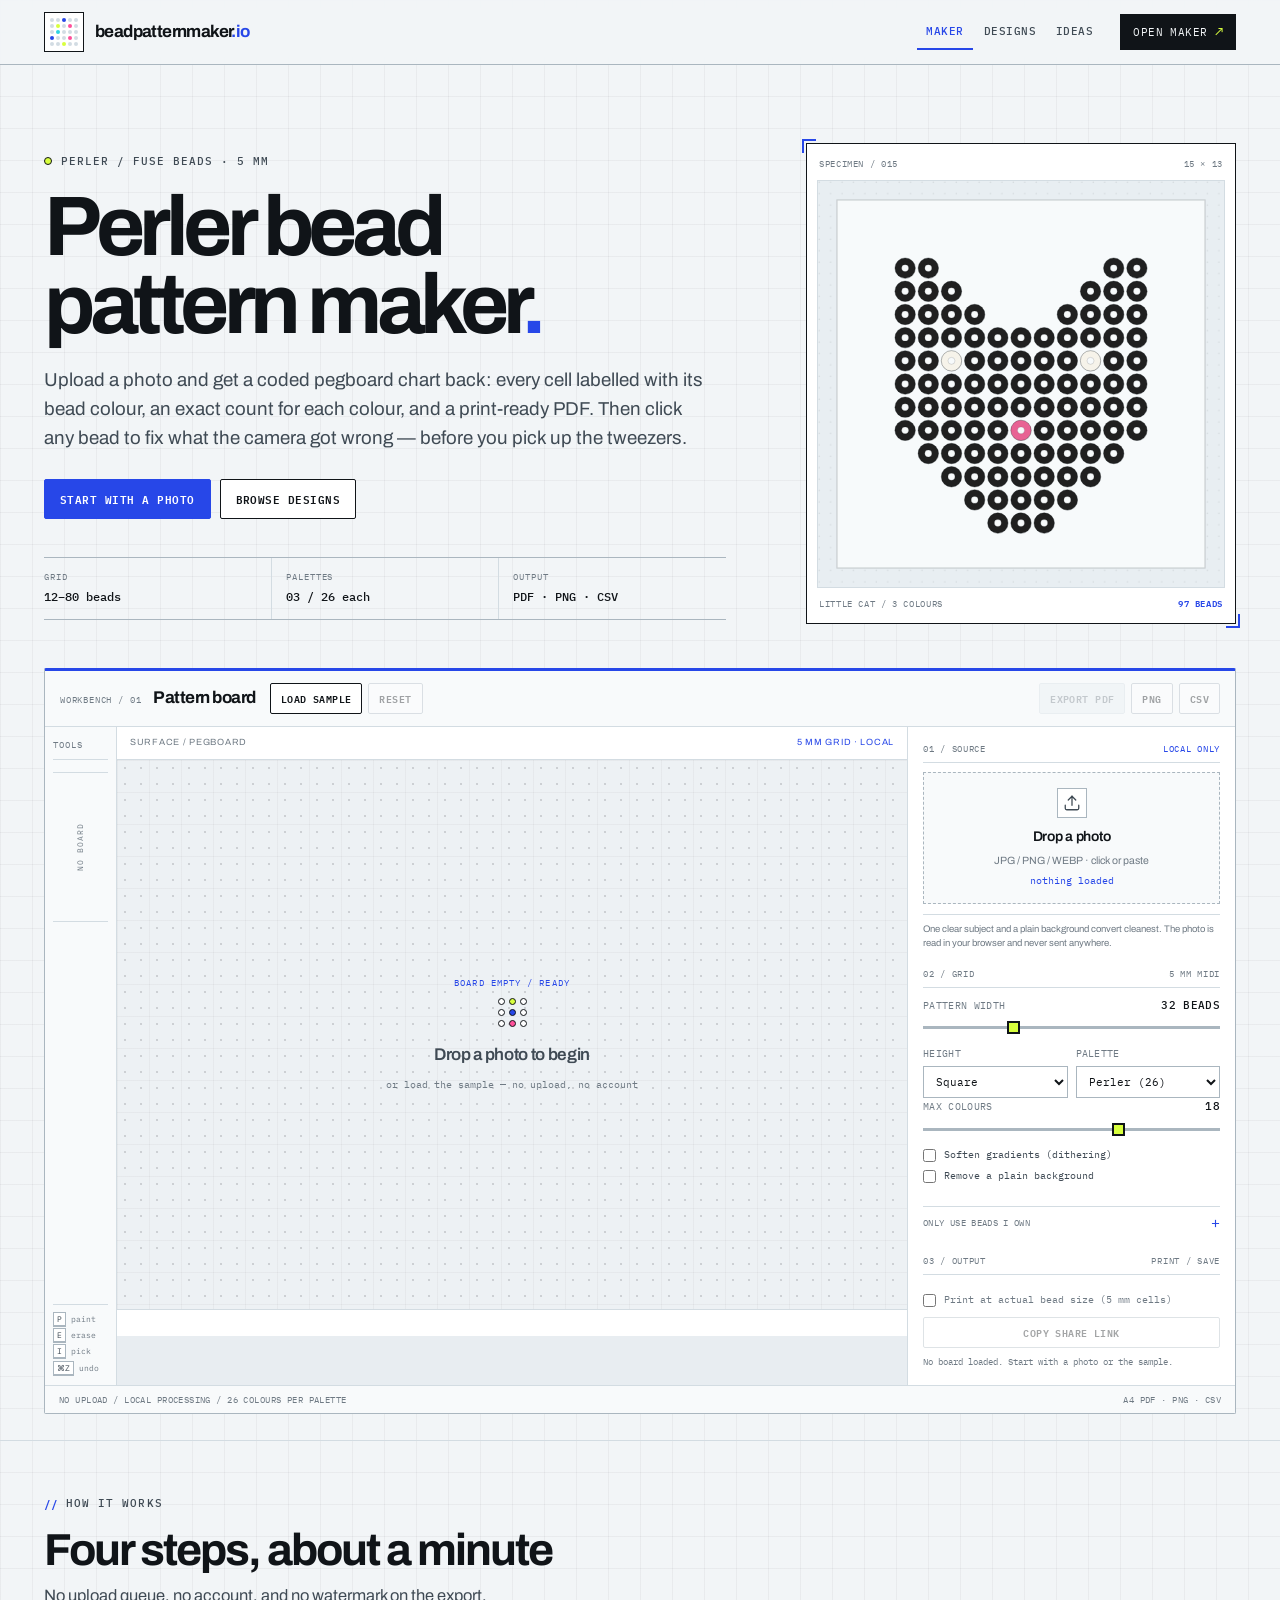
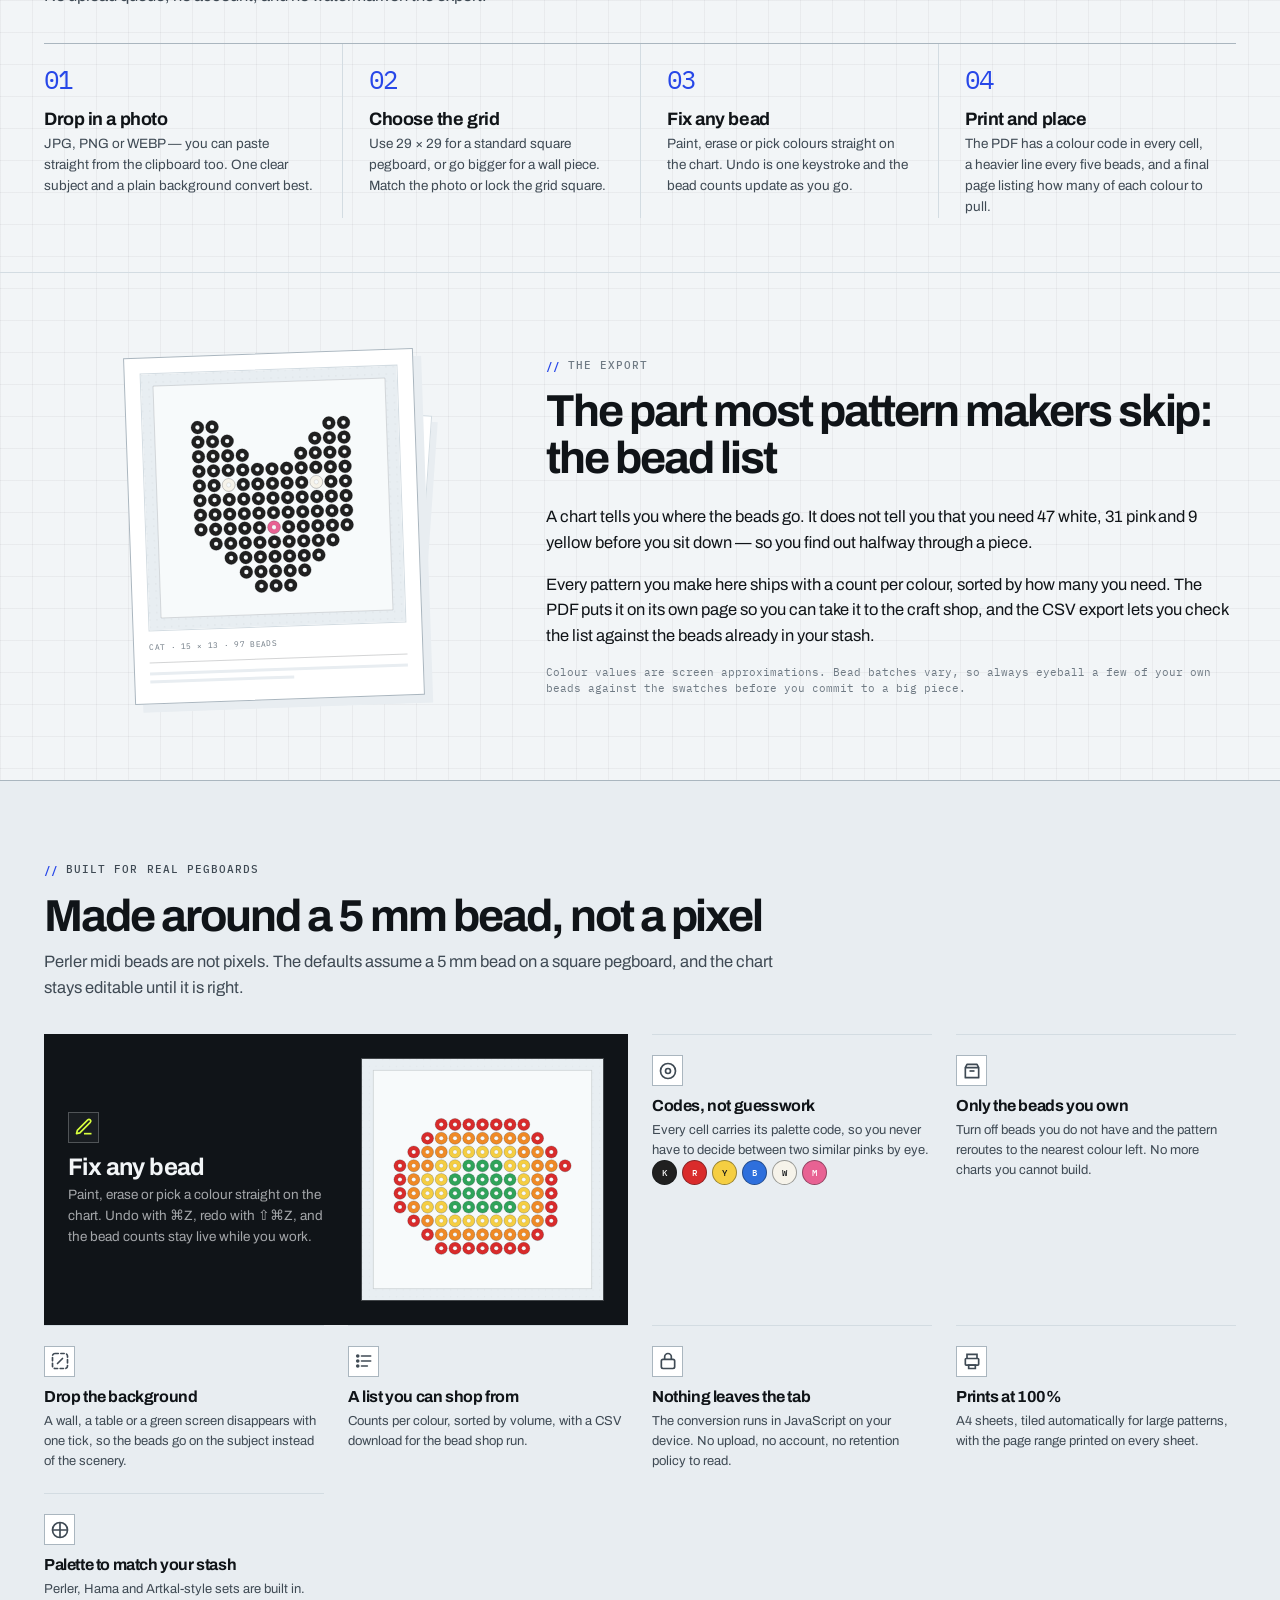
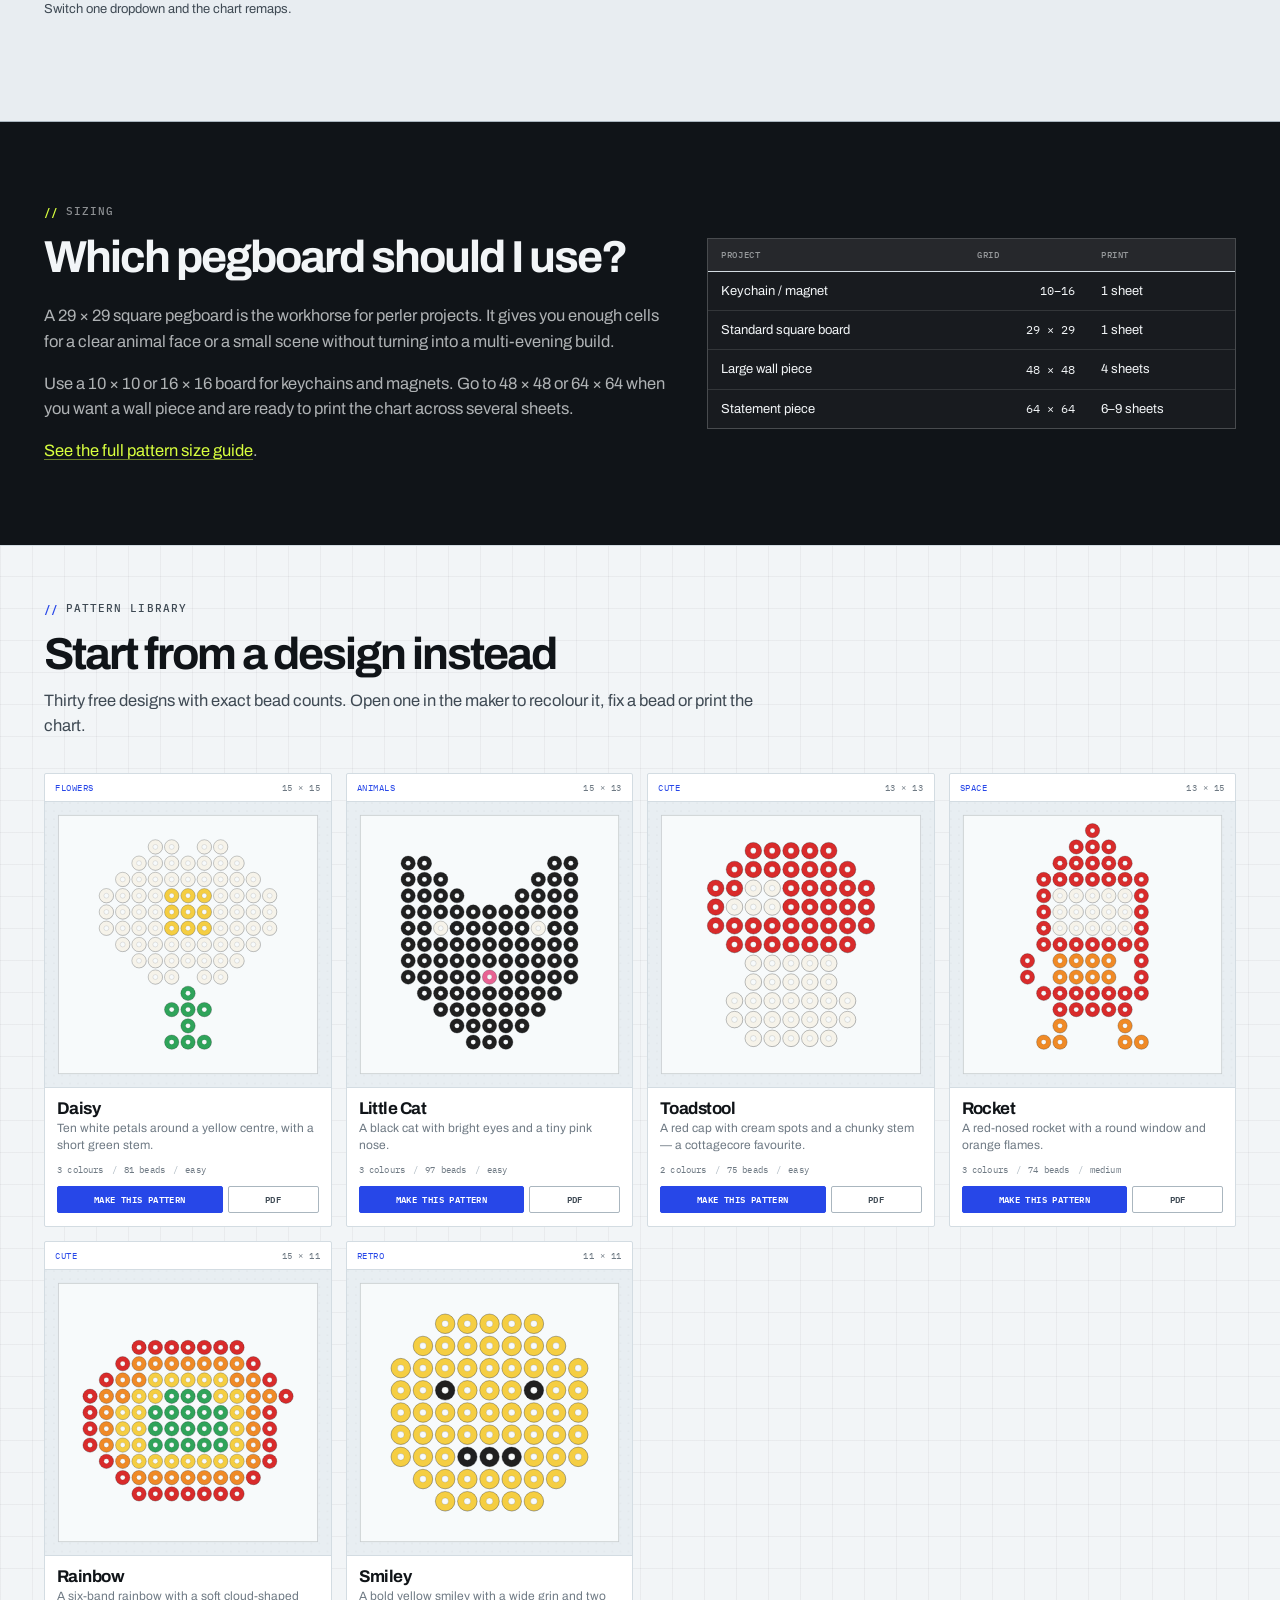
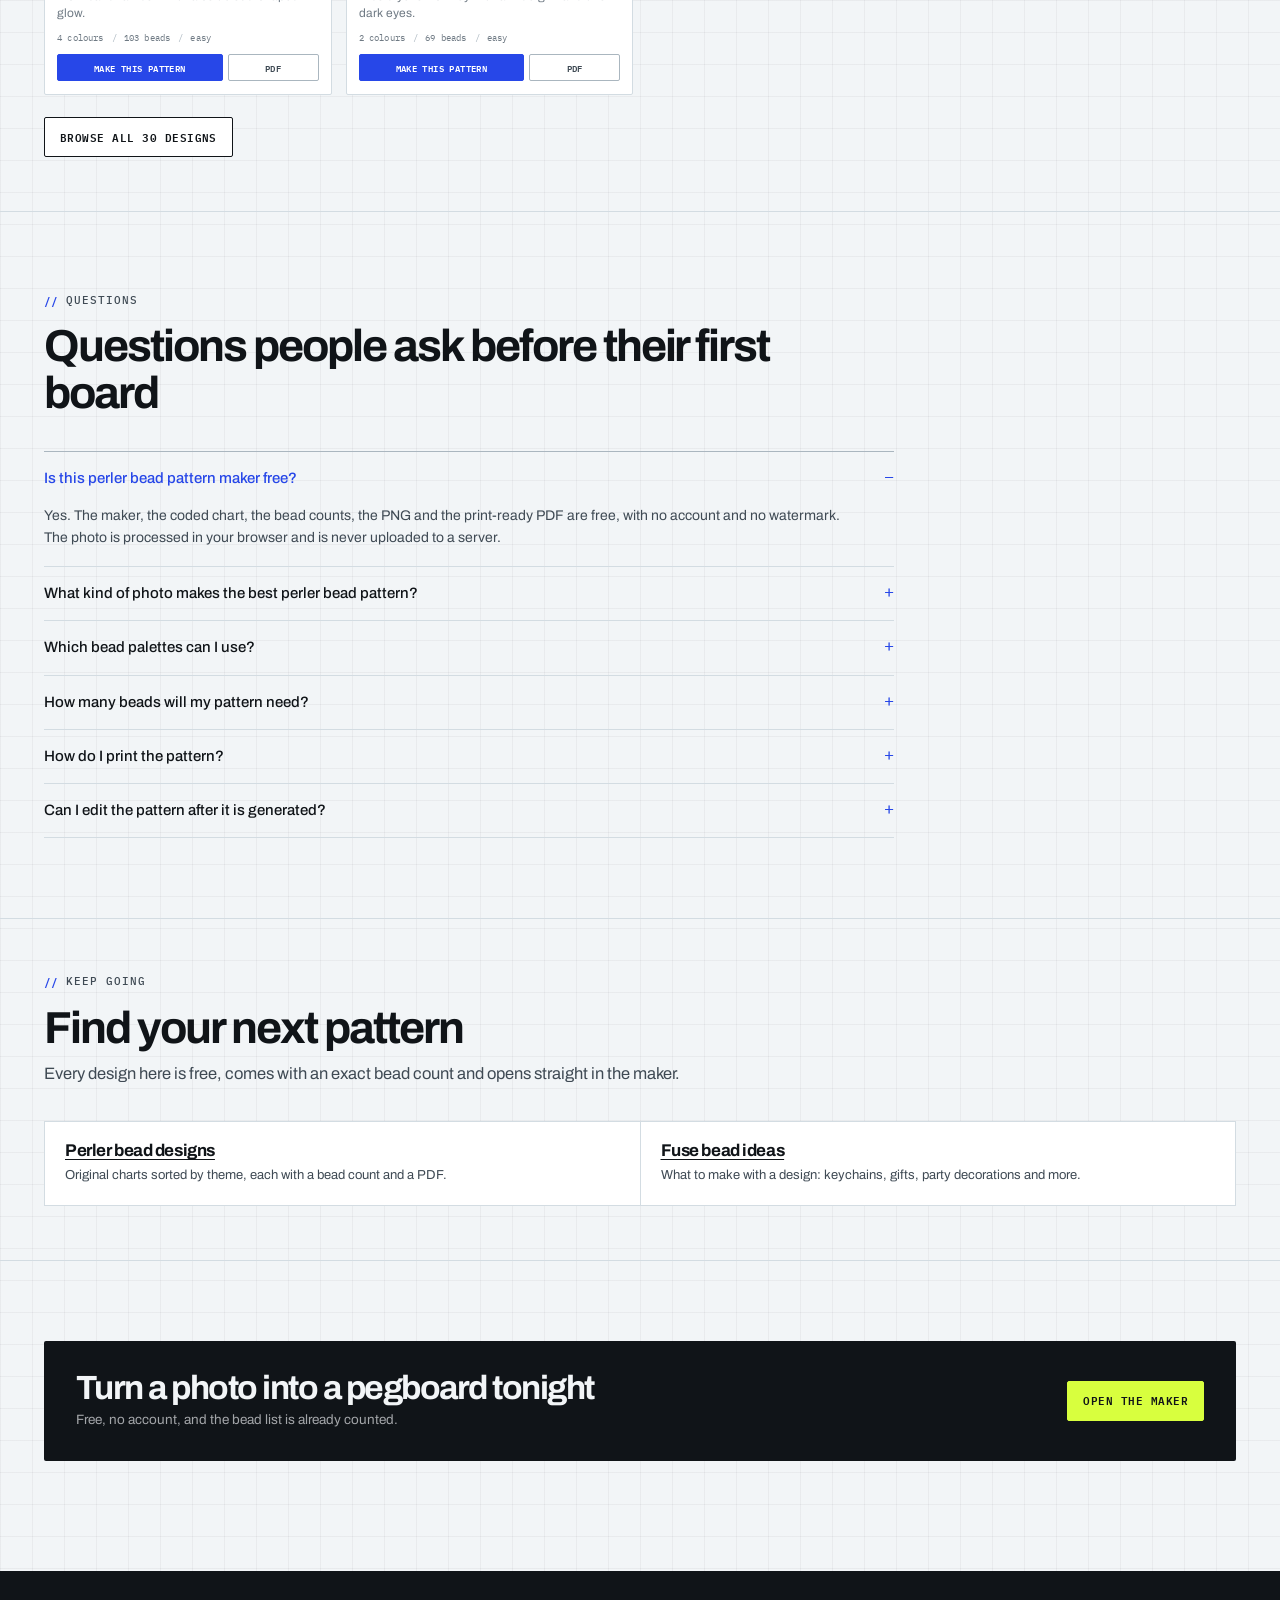
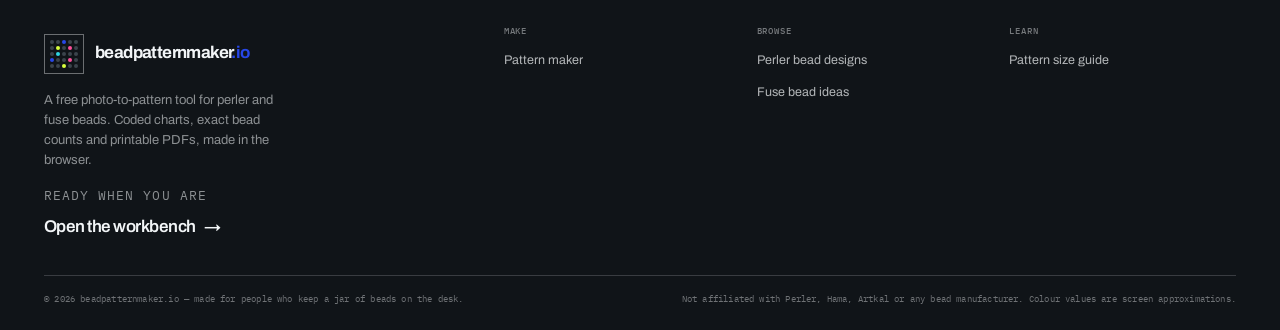
==== commit cbf7ad99: "Launch wave 1 and follow the SEO launch checklist - Add tools/pages.js with launch waves. Only wave " ====
--- a/index.html
+++ b/index.html
@@ -3,7 +3,7 @@
 <head>
 <meta charset="utf-8">
 <meta name="viewport" content="width=device-width, initial-scale=1">
-<title>Perler Bead Pattern Maker – Photo to Printable Pattern</title>
+<title>Perler Bead Pattern Maker – Free Online Tool</title>
 <meta name="description" content="Turn a photo into a perler bead pattern with a colour code in every cell, exact bead counts and a print-ready PDF. Free, no account, no upload.">
 <link rel="canonical" href="https://beadpatternmaker.io/">
 <meta name="theme-color" content="#f2f5f7">
@@ -43,9 +43,6 @@
       <a href="/" aria-current="page">Maker</a>
       <a href="/perler-bead-designs/">Designs</a>
       <a href="/fuse-bead-ideas/">Ideas</a>
-      <a href="/fuse-bead-patterns/">Patterns</a>
-      <a href="/perler-bead-templates/">Templates</a>
-      <a href="/how-to-iron-perler-beads/">How to iron</a>
     </nav>
     <a class="header-cta" href="/#tool">Open maker <span>↗</span></a>
   </div>
@@ -70,7 +67,7 @@
         </div>
         <div class="hero-board">
           <div class="board-top"><span>SPECIMEN / 015</span><span>15 × 13</span></div>
-          <img src="/assets/designs/cat.svg" alt="Little cat perler bead design in a 15 by 13 grid using 3 colours" width="640" height="640">
+          <img src="/assets/designs/cat-perler-bead-pattern-15x13.svg" alt="Little cat perler bead design in a 15 by 13 grid using 3 colours" width="640" height="640">
           <div class="board-bottom"><span>LITTLE CAT / 3 COLOURS</span><strong>97 BEADS</strong></div>
         </div>
       </div>
@@ -269,7 +266,7 @@
       <div class="export-stack" aria-hidden="true">
         <div class="export-sheet export-sheet--back"></div>
         <div class="export-sheet">
-          <img src="/assets/designs/cat.svg" alt="" width="640" height="640">
+          <img src="/assets/designs/cat-perler-bead-pattern-15x13.svg" alt="" width="640" height="640">
           <div class="sheet-caption">CAT · 15 × 13 · 97 BEADS</div>
           <div class="sheet-rule"></div>
           <div class="sheet-line"></div>
@@ -303,7 +300,7 @@
             <p>Paint, erase or pick a colour straight on the chart. Undo with ⌘Z, redo with ⇧⌘Z, and the bead counts stay live while you work.</p>
           </div>
           <div class="feature-chart">
-            <img src="/assets/designs/rainbow.svg" alt="Rainbow fuse bead design in a 15 by 11 grid using 4 colours" width="640" height="640">
+            <img src="/assets/designs/rainbow-perler-bead-pattern-15x11.svg" alt="Rainbow fuse bead design in a 15 by 11 grid using 4 colours" width="640" height="640">
           </div>
         </article>
 
@@ -381,7 +378,7 @@
         <h2>Which pegboard should I use?</h2>
         <p>A 29 × 29 square pegboard is the workhorse for perler projects. It gives you enough cells for a clear animal face or a small scene without turning into a multi-evening build.</p>
         <p>Use a 10 × 10 or 16 × 16 board for keychains and magnets. Go to 48 × 48 or 64 × 64 when you want a wall piece and are ready to print the chart across several sheets.</p>
-        <p><a href="/perler-bead-designs/#sizes">See the full pattern size guide</a> or browse the <a href="/fuse-bead-patterns/">printable fuse bead patterns</a>.</p>
+        <p><a href="/perler-bead-designs/#sizes">See the full pattern size guide</a>.</p>
       </div>
       <div class="table-wrap">
         <table class="beads">
@@ -402,12 +399,12 @@
       <div class="section-head">
         <p class="eyebrow-line">Pattern library</p>
         <h2>Start from a design instead</h2>
-        <p>Thirty free designs with exact bead counts. Open one in the maker to resize it, recolour it or print the chart.</p>
+        <p>Thirty free designs with exact bead counts. Open one in the maker to recolour it, fix a bead or print the chart.</p>
       </div>
       <div class="pattern-grid">
         <article class="pattern-card" data-tag="flowers">
   <div class="plate-top"><span class="plate-theme">Flowers</span><span>15 × 15</span></div>
-  <div class="thumb"><img src="/assets/designs/daisy.svg" alt="Daisy perler bead design in a 15 by 15 grid using 3 colours" loading="lazy" width="640" height="640"></div>
+  <div class="thumb"><img src="/assets/designs/daisy-perler-bead-pattern-15x15.svg" alt="Daisy perler bead design in a 15 by 15 grid using 3 colours" loading="lazy" width="640" height="640"></div>
   <div class="meta">
     <h3>Daisy</h3>
     <p>Ten white petals around a yellow centre, with a short green stem.</p>
@@ -416,12 +413,12 @@
       <span>81 beads</span>
       <span>easy</span>
     </div>
-    <div class="card-actions"><a class="btn btn--primary" href="/?design=daisy">Use design</a><a class="btn btn--ghost" href="/assets/pdfs/daisy.pdf" download>PDF</a></div>
+    <div class="card-actions"><a class="btn btn--primary btn--wide" href="/?design=daisy">Make this pattern</a><a class="btn btn--ghost" href="/assets/pdfs/daisy-perler-bead-pattern-15x15.pdf" download>PDF</a></div>
   </div>
 </article>
         <article class="pattern-card" data-tag="animals">
   <div class="plate-top"><span class="plate-theme">Animals</span><span>15 × 13</span></div>
-  <div class="thumb"><img src="/assets/designs/cat.svg" alt="Little Cat perler bead design in a 15 by 13 grid using 3 colours" loading="lazy" width="640" height="640"></div>
+  <div class="thumb"><img src="/assets/designs/cat-perler-bead-pattern-15x13.svg" alt="Little Cat perler bead design in a 15 by 13 grid using 3 colours" loading="lazy" width="640" height="640"></div>
   <div class="meta">
     <h3>Little Cat</h3>
     <p>A black cat with bright eyes and a tiny pink nose.</p>
@@ -430,12 +427,12 @@
       <span>97 beads</span>
       <span>easy</span>
     </div>
-    <div class="card-actions"><a class="btn btn--primary" href="/?design=cat">Use design</a><a class="btn btn--ghost" href="/assets/pdfs/cat.pdf" download>PDF</a></div>
+    <div class="card-actions"><a class="btn btn--primary btn--wide" href="/?design=cat">Make this pattern</a><a class="btn btn--ghost" href="/assets/pdfs/cat-perler-bead-pattern-15x13.pdf" download>PDF</a></div>
   </div>
 </article>
         <article class="pattern-card" data-tag="cute">
   <div class="plate-top"><span class="plate-theme">Cute</span><span>13 × 13</span></div>
-  <div class="thumb"><img src="/assets/designs/mushroom.svg" alt="Toadstool perler bead design in a 13 by 13 grid using 2 colours" loading="lazy" width="640" height="640"></div>
+  <div class="thumb"><img src="/assets/designs/mushroom-perler-bead-pattern-13x13.svg" alt="Toadstool perler bead design in a 13 by 13 grid using 2 colours" loading="lazy" width="640" height="640"></div>
   <div class="meta">
     <h3>Toadstool</h3>
     <p>A red cap with cream spots and a chunky stem — a cottagecore favourite.</p>
@@ -444,12 +441,12 @@
       <span>75 beads</span>
       <span>easy</span>
     </div>
-    <div class="card-actions"><a class="btn btn--primary" href="/?design=mushroom">Use design</a><a class="btn btn--ghost" href="/assets/pdfs/mushroom.pdf" download>PDF</a></div>
+    <div class="card-actions"><a class="btn btn--primary btn--wide" href="/?design=mushroom">Make this pattern</a><a class="btn btn--ghost" href="/assets/pdfs/mushroom-perler-bead-pattern-13x13.pdf" download>PDF</a></div>
   </div>
 </article>
         <article class="pattern-card" data-tag="space">
   <div class="plate-top"><span class="plate-theme">Space</span><span>13 × 15</span></div>
-  <div class="thumb"><img src="/assets/designs/rocket.svg" alt="Rocket perler bead design in a 13 by 15 grid using 3 colours" loading="lazy" width="640" height="640"></div>
+  <div class="thumb"><img src="/assets/designs/rocket-perler-bead-pattern-13x15.svg" alt="Rocket perler bead design in a 13 by 15 grid using 3 colours" loading="lazy" width="640" height="640"></div>
   <div class="meta">
     <h3>Rocket</h3>
     <p>A red-nosed rocket with a round window and orange flames.</p>
@@ -458,12 +455,12 @@
       <span>74 beads</span>
       <span>medium</span>
     </div>
-    <div class="card-actions"><a class="btn btn--primary" href="/?design=rocket">Use design</a><a class="btn btn--ghost" href="/assets/pdfs/rocket.pdf" download>PDF</a></div>
+    <div class="card-actions"><a class="btn btn--primary btn--wide" href="/?design=rocket">Make this pattern</a><a class="btn btn--ghost" href="/assets/pdfs/rocket-perler-bead-pattern-13x15.pdf" download>PDF</a></div>
   </div>
 </article>
         <article class="pattern-card" data-tag="cute">
   <div class="plate-top"><span class="plate-theme">Cute</span><span>15 × 11</span></div>
-  <div class="thumb"><img src="/assets/designs/rainbow.svg" alt="Rainbow perler bead design in a 15 by 11 grid using 4 colours" loading="lazy" width="640" height="640"></div>
+  <div class="thumb"><img src="/assets/designs/rainbow-perler-bead-pattern-15x11.svg" alt="Rainbow perler bead design in a 15 by 11 grid using 4 colours" loading="lazy" width="640" height="640"></div>
   <div class="meta">
     <h3>Rainbow</h3>
     <p>A six-band rainbow with a soft cloud-shaped glow.</p>
@@ -472,12 +469,12 @@
       <span>103 beads</span>
       <span>easy</span>
     </div>
-    <div class="card-actions"><a class="btn btn--primary" href="/?design=rainbow">Use design</a><a class="btn btn--ghost" href="/assets/pdfs/rainbow.pdf" download>PDF</a></div>
+    <div class="card-actions"><a class="btn btn--primary btn--wide" href="/?design=rainbow">Make this pattern</a><a class="btn btn--ghost" href="/assets/pdfs/rainbow-perler-bead-pattern-15x11.pdf" download>PDF</a></div>
   </div>
 </article>
         <article class="pattern-card" data-tag="retro">
   <div class="plate-top"><span class="plate-theme">Retro</span><span>11 × 11</span></div>
-  <div class="thumb"><img src="/assets/designs/smiley.svg" alt="Smiley perler bead design in a 11 by 11 grid using 2 colours" loading="lazy" width="640" height="640"></div>
+  <div class="thumb"><img src="/assets/designs/smiley-perler-bead-pattern-11x11.svg" alt="Smiley perler bead design in a 11 by 11 grid using 2 colours" loading="lazy" width="640" height="640"></div>
   <div class="meta">
     <h3>Smiley</h3>
     <p>A bold yellow smiley with a wide grin and two dark eyes.</p>
@@ -486,7 +483,7 @@
       <span>69 beads</span>
       <span>easy</span>
     </div>
-    <div class="card-actions"><a class="btn btn--primary" href="/?design=smiley">Use design</a><a class="btn btn--ghost" href="/assets/pdfs/smiley.pdf" download>PDF</a></div>
+    <div class="card-actions"><a class="btn btn--primary btn--wide" href="/?design=smiley">Make this pattern</a><a class="btn btn--ghost" href="/assets/pdfs/smiley-perler-bead-pattern-11x11.pdf" download>PDF</a></div>
   </div>
 </article>
       </div>
@@ -529,6 +526,26 @@
     </div>
   </section>
 
+  <section class="section section--tight">
+  <div class="wrap">
+    <div class="section-head">
+      <p class="eyebrow-line">Keep going</p>
+      <h2>Find your next pattern</h2>
+      <p>Every design here is free, comes with an exact bead count and opens straight in the maker.</p>
+    </div>
+    <div class="callout-grid callout-grid--fit">
+      <article class="callout-card">
+        <h3><a href="/perler-bead-designs/">Perler bead designs</a></h3>
+        <p>Original charts sorted by theme, each with a bead count and a PDF.</p>
+      </article>
+      <article class="callout-card">
+        <h3><a href="/fuse-bead-ideas/">Fuse bead ideas</a></h3>
+        <p>What to make with a design: keychains, gifts, party decorations and more.</p>
+      </article>
+    </div>
+  </div>
+</section>
+
   <section class="section">
   <div class="wrap">
     <div class="cta-band">
@@ -558,9 +575,6 @@
           <h4>Make</h4>
           <ul>
             <li><a href="/">Pattern maker</a></li>
-            <li><a href="/perler-bead-maker/">Perler bead maker</a></li>
-            <li><a href="/perler-bead-generator/">Perler bead generator</a></li>
-            <li><a href="/fuse-bead-pattern-maker/">Fuse bead pattern maker</a></li>
           </ul>
         </div>
         <div>
@@ -568,17 +582,12 @@
           <ul>
             <li><a href="/perler-bead-designs/">Perler bead designs</a></li>
             <li><a href="/fuse-bead-ideas/">Fuse bead ideas</a></li>
-            <li><a href="/fuse-bead-patterns/">Fuse bead patterns</a></li>
-            <li><a href="/perler-bead-templates/">Printable templates</a></li>
           </ul>
         </div>
         <div>
           <h4>Learn</h4>
           <ul>
-            <li><a href="/how-to-iron-perler-beads/">How to iron perler beads</a></li>
-            <li><a href="/how-to-iron-perler-beads/#troubleshooting">Ironing troubleshooting</a></li>
             <li><a href="/perler-bead-designs/#sizes">Pattern size guide</a></li>
-            <li><a href="/fuse-bead-patterns/#reading">How to read a chart</a></li>
           </ul>
         </div>
       </div>
--- a/css/site.css
+++ b/css/site.css
@@ -1308,6 +1308,8 @@
   background: var(--line);
   border: 1px solid var(--line);
 }
+/* one row that stretches to however many cards there are */
+.callout-grid--fit { grid-template-columns: repeat(auto-fit, minmax(min(100%, 240px), 1fr)); }
 .callout-card {
   padding: 20px;
   background: var(--panel);
@@ -1476,7 +1478,8 @@
   text-transform: uppercase;
   white-space: nowrap;
 }
-.filter-bar button {
+.filter-bar button,
+.filter-bar a {
   padding: 8px 12px;
   font: inherit;
   letter-spacing: 0.035em;
@@ -1488,8 +1491,12 @@
   cursor: pointer;
   white-space: nowrap;
 }
-.filter-bar button:last-child { border-right: 0; }
-.filter-bar button:hover { background: var(--panel-2); color: var(--ink); }
+.filter-bar a { display: inline-flex; align-items: center; text-decoration: none; }
+.filter-bar button:last-child,
+.filter-bar a:last-child { border-right: 0; }
+.filter-bar button:hover,
+.filter-bar a:hover { background: var(--panel-2); color: var(--ink); }
+.jump-bar { margin: 26px 0 0; }
 .filter-bar button[aria-pressed="true"] {
   background: var(--ink);
   color: var(--panel);
@@ -1584,6 +1591,7 @@
   white-space: nowrap;
   font-size: 8.5px;
 }
+.pattern-card .card-actions .btn--wide { flex-grow: 2; }
 .pattern-card .card-actions .btn--ghost { background: transparent; border-color: var(--line-mid); color: var(--ink-2); }
 .pattern-card .card-actions .btn--ghost:hover { background: var(--ink); border-color: var(--ink); color: var(--panel); }
 
